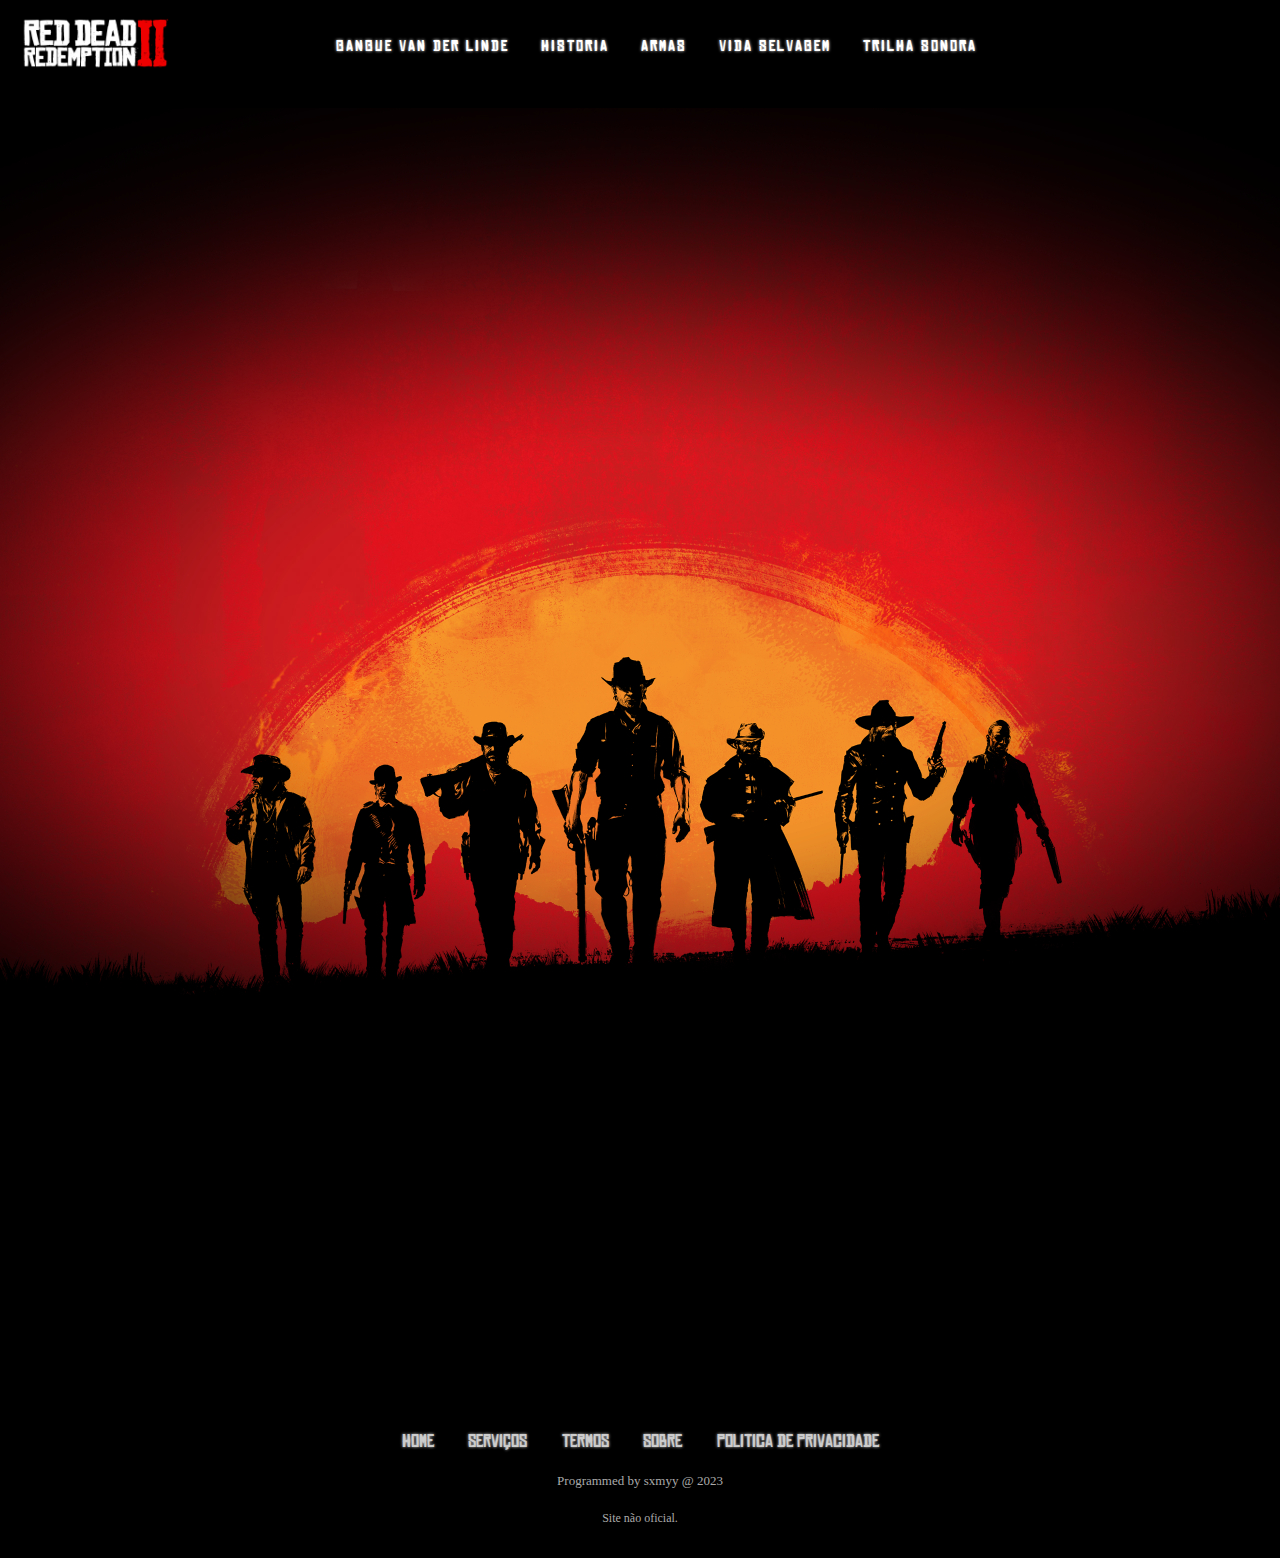
==== gangue.html @ 00a3ea71 "Add files via upload" ====
<!DOCTYPE html>

<html lang="pt-br">

<head>
    <link rel="stylesheet" href="gangue.css">
    <link rel="stylesheet" href="https://cdnjs.cloudflare.com/ajax/libs/font-awesome/6.4.0/css/all.min.css" integrity="sha512-iecdLmaskl7CVkqkXNQ/ZH/XLlvWZOJyj7Yy7tcenmpD1ypASozpmT/E0iPtmFIB46ZmdtAc9eNBvH0H/ZpiBw==" crossorigin="anonymous" referrerpolicy="no-referrer" />
    <meta charset="UTF-8">
    <meta http-equiv="X-UA-Compatible" content="IE=edge">
    <meta name="viewport" content="width=device-width, initial-scale=1.0">
    <title>Gangue Van Der Linde</title>
</head>

<body>
    <header>
        <nav>
          <a class="logo" href="index.html"><img src="img/logo.png" width="150px"></a>
          <div class="mobile-menu">
            <div class="line1"></div>
            <div class="line2"></div>
            <div class="line3"></div>
          </div>
          <ul class="nav-list">
            <li><a href="gangue.html">GANGUE VAN DER LINDE</a></li>
            <li><a href="#">HISTORIA</a></li>
            <li><a href="#">ARMAS</a></li>
            <li><a href="#">VIDA SELVAGEM</a></li>
            <li><a href="#">TRILHA SONORA</a></li>
          </ul>
        </nav>
      </header>

      <div class="ganguetituloall">
      <div class="ganguetitulo1">
        Gangue Van Der Linde
      </div>
      <div class="ganguetitulo2"></div>
    </div>

      <main></main>

      <section class="footer">
        <div class="social">
          <a href="https://www.youtube.com/@RockstarGames" target="_blank"><i class="fab fa-youtube"></i></a>
          <a href="https://twitter.com/RockstarGames" target="_blank"><i class="fab fa-twitter"></i></a>
          <a href="https://www.instagram.com/rockstargames/" target="_blank"><i class="fab fa-instagram"></i></a>
          <a href="https://github.com/sxmyy" target="_blank"><i class="fab fa-github"></i></a>
          <a href="https://discord.com/" target="_blank"><i class="fab fa-discord"></i></a>
        </div>
  
        <ul class="list">
          <li>
            <a href="#">Home</a>
          </li>
          <li>
            <a href="#">Serviços</a>
          </li>
          <li>
            <a href="#">Termos</a>
          </li>
          <li>
            <a href="#">Sobre</a>
          </li>
          <li>
            <a href="#">Politica de Privacidade</a>
          </li>
          <p class="copyright">
            Programmed by sxmyy @ 2023
          </p>
          <p class="alert">
            Site não oficial.
          </p>
        </ul> 
      </section>  
  
      <script src="mobile-navbar.js"></script>
    
</body>
</html>
---- gangue.css ----
/*===Reset Css===*/
* {
    margin: 0;
    padding: 0;
  }


/*===Body Background Color===*/  
  body {
    background-color: black;
  }

  
/*===Scroll Bar===*/
  ::-webkit-scrollbar {
    width: 6px;
  }

  ::-webkit-scrollbar-thumb {
    background-color: red;
  }


/*===Fonts===*/
  @font-face {
    font-family: rdr2font;
    src: url("fonts/CHINESER.TTF") format("opentype");
  }


/*===Nav List===*/  
  a {
    color: #fff;
    text-decoration: none;
    transition: 0.5s;
    text-shadow: 0 0 3px white;
  }
  
  a:hover {
    opacity: 0.7;
    color: red;
    text-shadow: 0 0 3px red;
  }
  
  .logo {
    position: absolute;
    left: 20px;
  }
  
  nav {
    display: flex;
    justify-content: space-around;
    align-items: center;
    font-family: system-ui, -apple-system, Helvetica, Arial, sans-serif;
    background: #000000;
    height: 10vh;
    font-family: rdr2font;
    font-size: 23;
  }
  
  main {
    background: url("img/redwallpaper1vinheta.jpg   ") no-repeat center center;
    background-size: cover;
    height: 120vh;
  }
  
  .nav-list {
    list-style: none;
    display: flex;
  }
  
  .nav-list li {
    letter-spacing: 2px;
    margin-left: 32px;
  }


/*===Mobile Menu===*/
  .mobile-menu {
    display: none;
    cursor: pointer;
  }
  
  .mobile-menu div {
    width: 32px;
    height: 2px;
    background: #fff;
    margin: 8px;
    transition: 0.3s;
  }
  
  @media (max-width: 999px) {
    body {
      overflow-x: hidden;
    }
    .nav-list {
      position: absolute;
      top: 8vh;
      right: 0;
      width: 50vw;
      height: 92vh;
      background: #000000;
      flex-direction: column;
      align-items: center;
      justify-content: space-around;
      transform: translateX(100%);
      transition: transform 0.3s ease-in;
    }
    .nav-list li {
      margin-left: 0;
      opacity: 0;
    }
    .mobile-menu {
      display: block;
    }
  }
  
  .nav-list.active {
    transform: translateX(0);
  }
  
  @keyframes navLinkFade {
  }

  .footer ul li {
    from {
      opacity: 0;
      transform: translateX(50px);
    }
    to {
      opacity: 1;
      transform: translateX(0);
    }
  }
  
  .mobile-menu.active .line1 {
    transform: rotate(-45deg) translate(-8px, 8px);
  }
  
  .mobile-menu.active .line2 {
    opacity: 0;
  }
  
  .mobile-menu.active .line3 {
    transform: rotate(45deg) translate(-5px, -7px);
  }


  .ganguetitulo {
    width: 100%;
    position: absolute;
    top: 945px;
    display: flex;
    align-items: center;
    justify-content: center;
    flex-direction: column;
    color: white;
  }
  
  .ganguetitulo a {
    width: 300px;
  }


/*===Footer===*/
  .footer {
    padding: 170px 0 0;
    margin-bottom: 30px;
    background-color: rgb(0, 0, 0);
  }

  .footer .social {
    text-align: center;
    padding-bottom: 25px;
    color: white;

  }

  .footer .social a {
    font-size: 24px;
    color: inherit;
    width: 40px;
    height: 40px;
    line-height: 38px;
    display: inline-block;
    text-align: center;
    margin: 0 8px;
    opacity: 0.75;
  }

  .footer .social a:hover {
    opacity: 1;
  }

  .footer ul {
    margin-top: 0;
    padding: 0;
    list-style: none;
    font-size: 18px;
    line-height: 1.6;
    margin-bottom: 0;
    text-align: center;
  }

  .footer ul a {
    color: white;
    text-decoration: none;
    opacity: 0.8;
    transition: 0.5s;
    font-family: rdr2font;
  }
  .footer ul a:hover {
    opacity: 1;
    color: #c70000;
    text-shadow: 0 0 3px #c70000;
  }

  .footer ul li {
    display: inline-block;
    padding: 0 15px; 
  }

  .footer .copyright {
    margin-top: 15px;
    text-align: center;
    font-size: 13px;
    color: #aaa;
  }
  
  .footer .alert {
    margin-top: 17px;
    text-align: center;
    font-size: 12px;
    color: #aaa;
  }
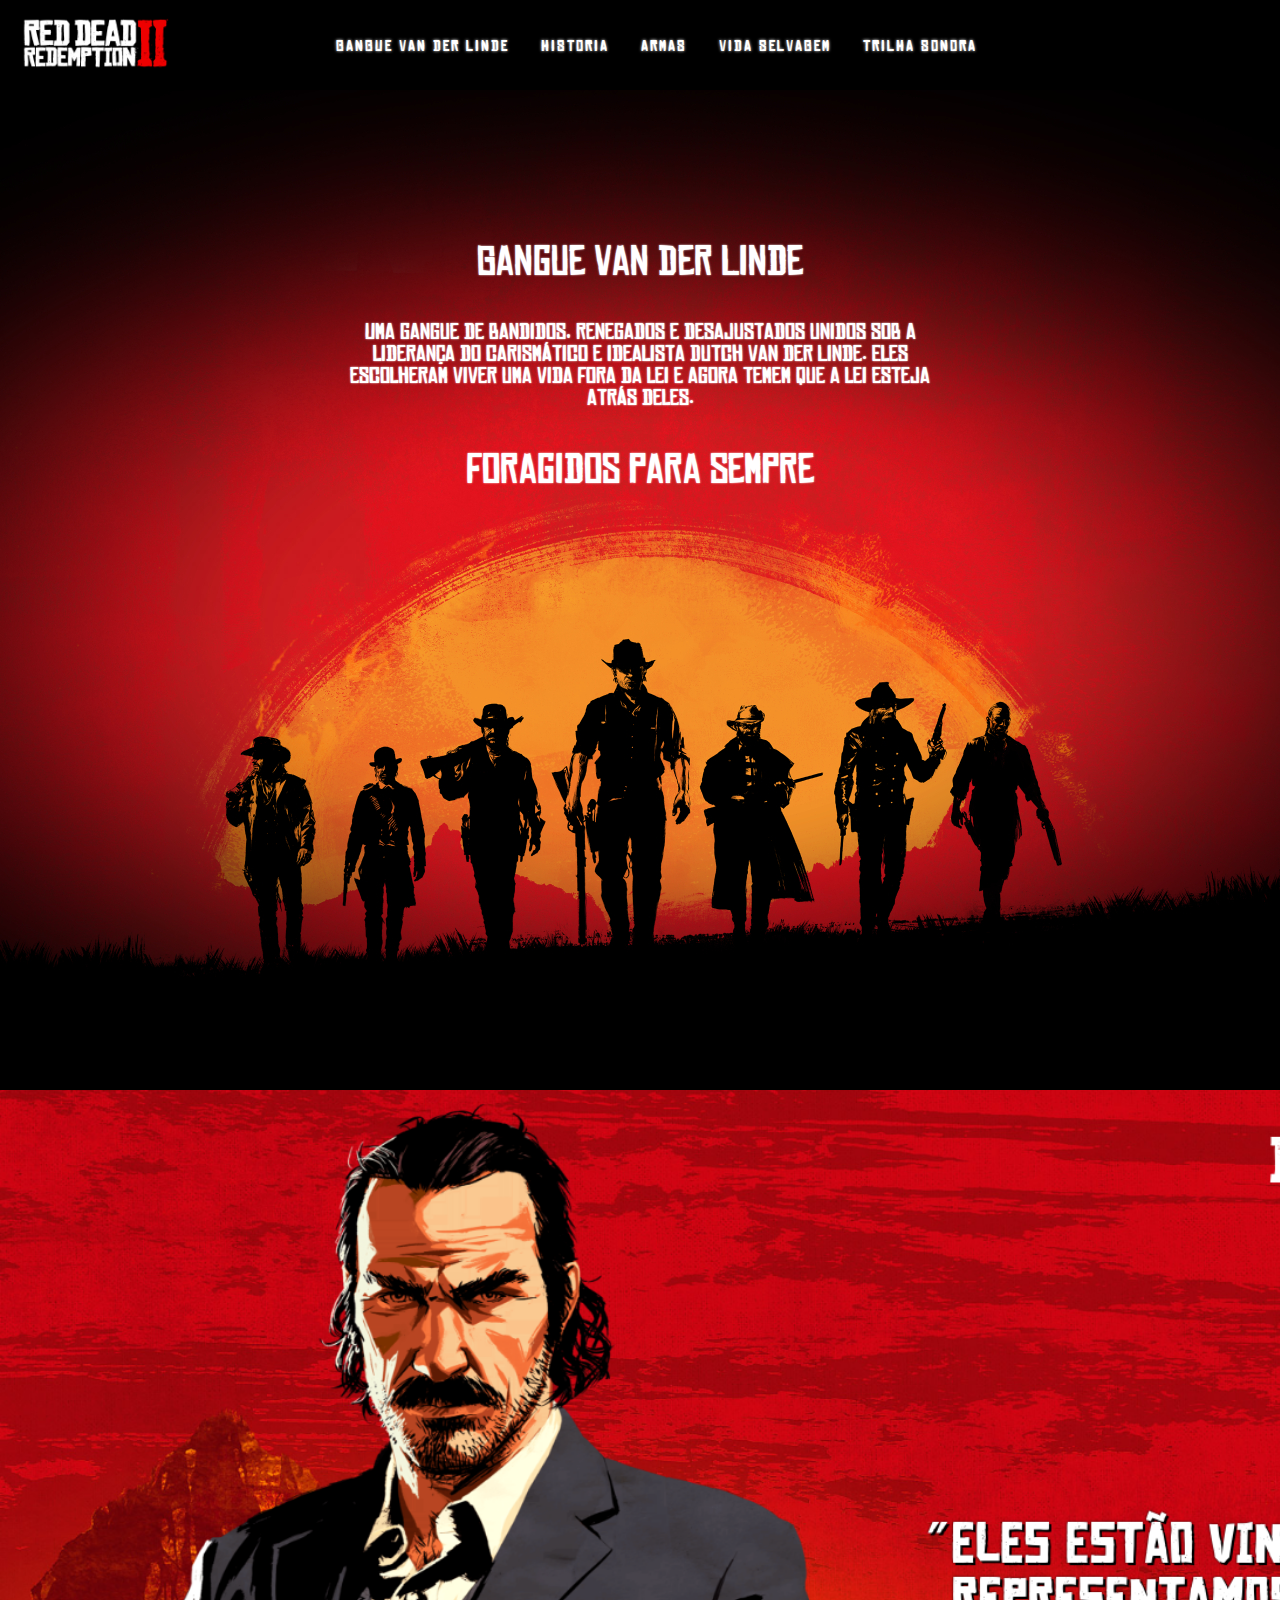
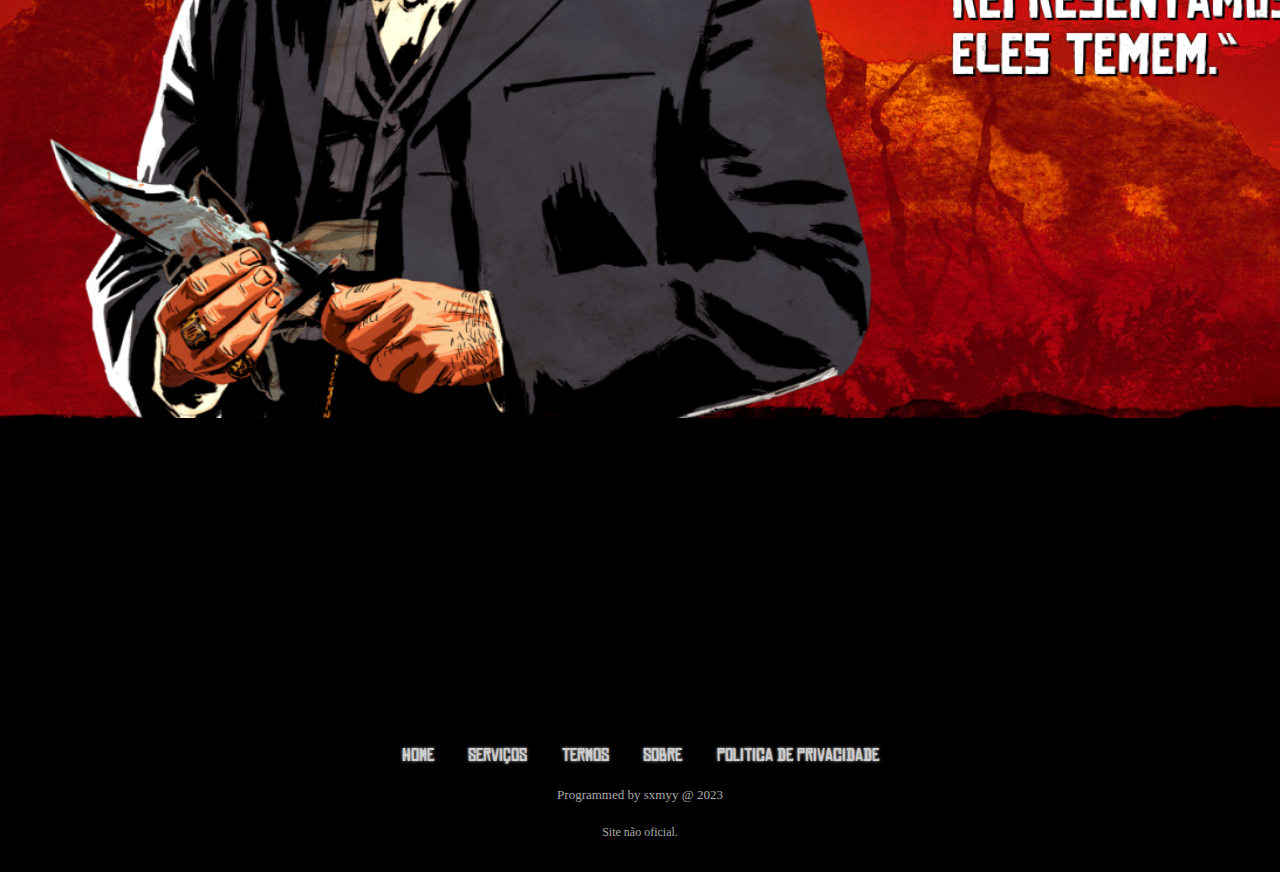
==== commit e8ea1897: "Add files via upload" ====
--- a/gangue.html
+++ b/gangue.html
@@ -34,10 +34,22 @@
       <div class="ganguetitulo1">
         Gangue Van Der Linde
       </div>
-      <div class="ganguetitulo2"></div>
+      <div class="ganguetitulo2">
+        Uma gangue de bandidos, renegados e desajustados unidos sob a liderança do carismático e idealista Dutch van der Linde.
+        Eles escolheram viver uma vida fora da lei e agora temem que a lei esteja atrás deles.
+      </div>
+      <div class="ganguetitulo3">
+        Foragidos para sempre
+      </div>
     </div>
 
       <main></main>
+
+      <div class="ganguepersonagens">
+        <div class="dutch">
+          <img src="img/dutch.png" alt="Dutch" width="1830px">
+        </div>
+      </div>
 
       <section class="footer">
         <div class="social">
--- a/gangue.css
+++ b/gangue.css
@@ -25,6 +25,11 @@
   @font-face {
     font-family: rdr2font;
     src: url("fonts/CHINESER.TTF") format("opentype");
+  }
+
+  @font-face {
+    font-family: rdr2font2;
+    src: url("fonts/UniversLightCondensed.ttf") format("opentype");
   }
 
 
@@ -52,14 +57,14 @@
     justify-content: space-around;
     align-items: center;
     font-family: system-ui, -apple-system, Helvetica, Arial, sans-serif;
-    background: #000000;
+    background: #00Univers Condensed,sans-serif;0000;
     height: 10vh;
     font-family: rdr2font;
     font-size: 23;
   }
   
   main {
-    background: url("img/redwallpaper1vinheta.jpg   ") no-repeat center center;
+    background: url("img/redwallpaper1vinheta.jpg") no-repeat center center;
     background-size: cover;
     height: 120vh;
   }
@@ -105,7 +110,7 @@
       justify-content: space-around;
       transform: translateX(100%);
       transition: transform 0.3s ease-in;
-    }
+    }Univers Condensed,sans-serif;
     .nav-list li {
       margin-left: 0;
       opacity: 0;
@@ -146,19 +151,53 @@
   }
 
 
-  .ganguetitulo {
+/*===Gangue Titulo===*/
+  .ganguetituloall {
     width: 100%;
     position: absolute;
-    top: 945px;
+    top: 200px;
     display: flex;
     align-items: center;
     justify-content: center;
     flex-direction: column;
-    color: white;
-  }
-  
-  .ganguetitulo a {
-    width: 300px;
+    line-height: 1.1;
+  }
+
+  .ganguetitulo1 {
+    color: white;
+    line-height: 3;
+    width: 600px;
+    font-size: 40px;
+    font-family: rdr2font;
+    text-shadow: 0 0 2px white;
+    text-align: center;
+  }
+  
+  .ganguetitulo2 {
+    color: white;
+    line-height: 1;
+    width: 600px;
+    font-size: 22px;
+    font-family: rdr2font;
+    text-shadow: 0 0 2px white;
+    text-align: center;
+  }
+
+  .ganguetitulo3 {
+    color: white;
+    line-height: 3;
+    width: 600px;
+    font-size: 40px;
+    font-family: rdr2font;
+    text-shadow: 0 0 2px white;
+    text-align: center;
+  }
+
+  
+  .ganguepersonagens {
+    text-align: center;
+    position: relative;
+    bottom: 80px;
   }
 
 
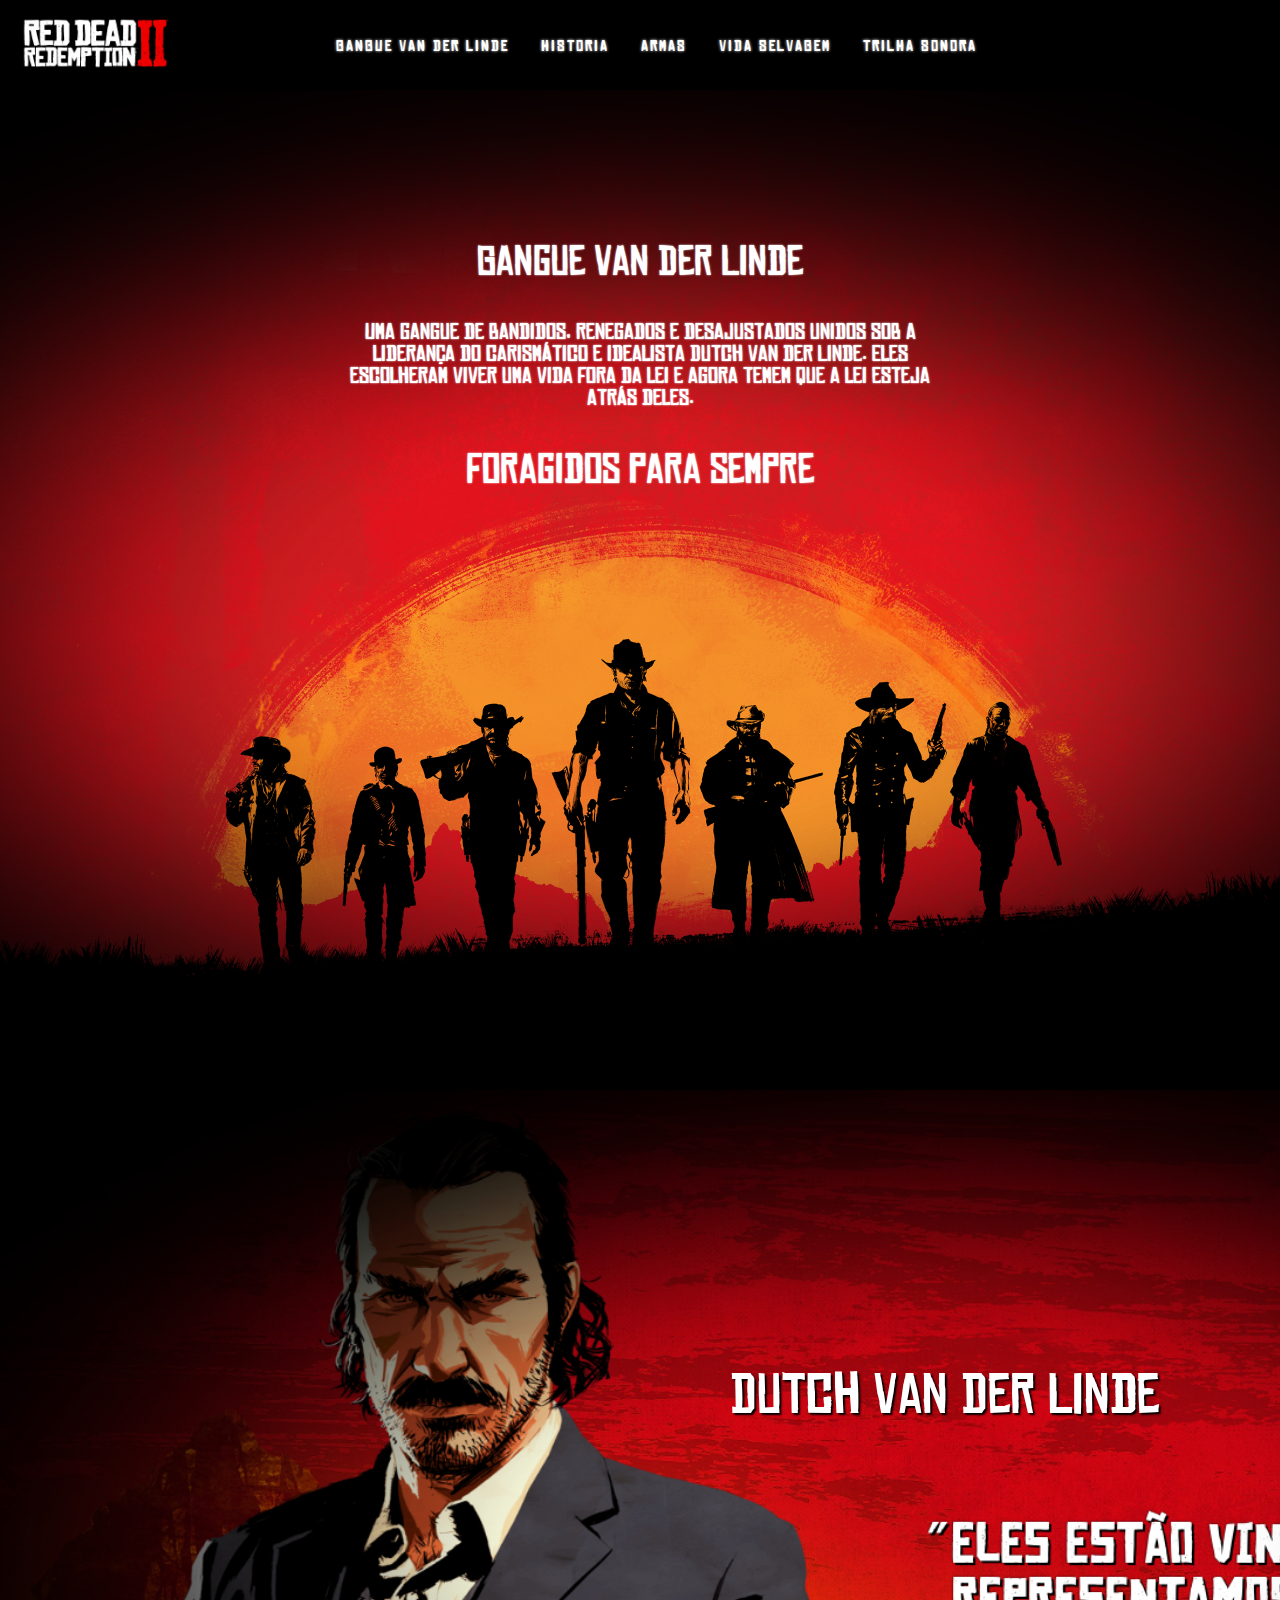
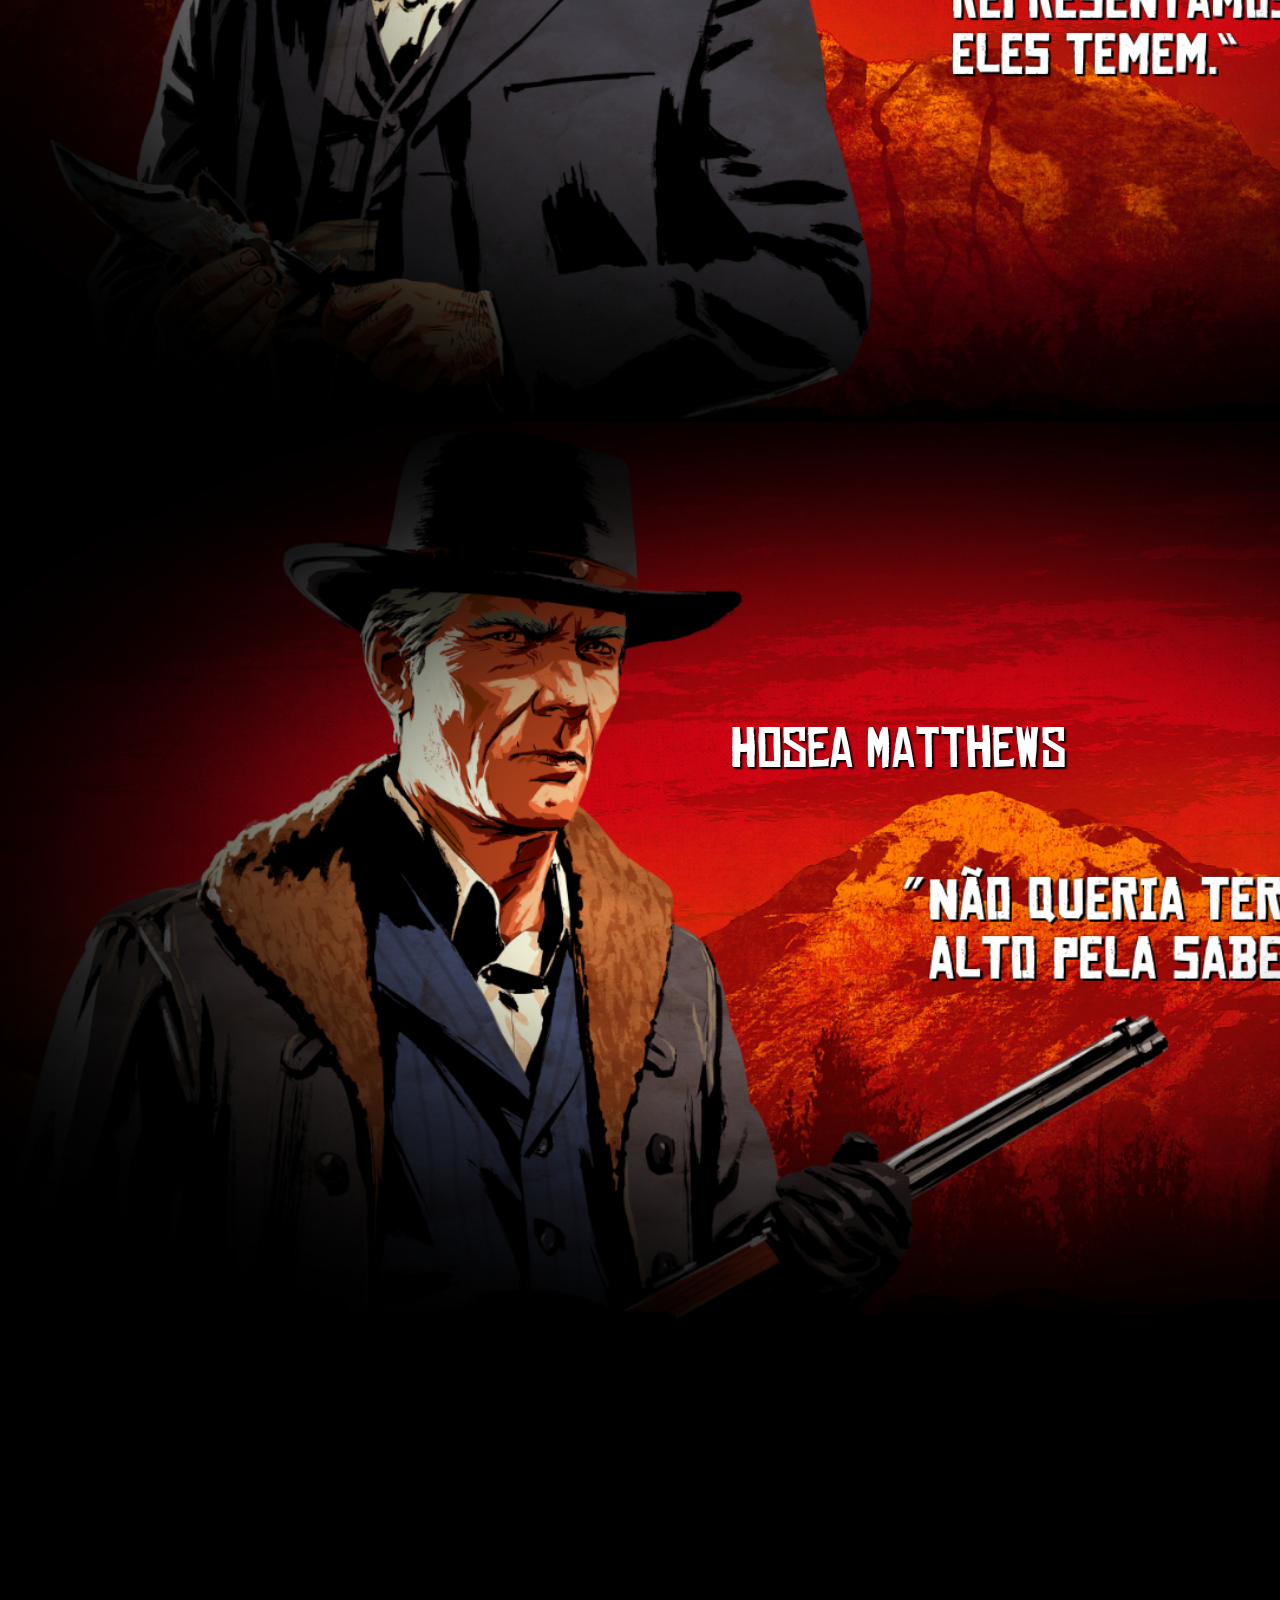
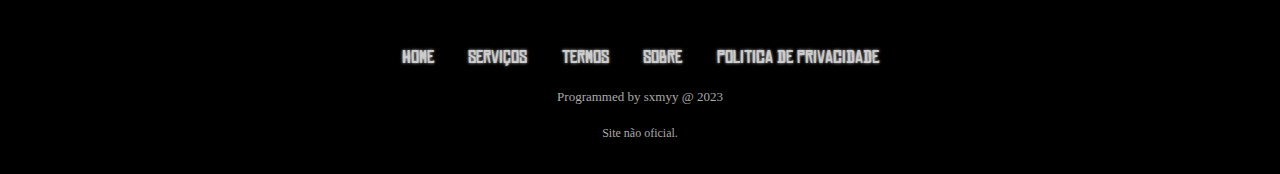
==== commit 0cb80735: "Add files via upload" ====
--- a/gangue.html
+++ b/gangue.html
@@ -47,7 +47,16 @@
 
       <div class="ganguepersonagens">
         <div class="dutch">
-          <img src="img/dutch.png" alt="Dutch" width="1830px">
+          <div class="dutch2">
+            Dutch Van Der Linde
+          </div>
+          <img src="img/dutchvinheta.jpg" alt="Dutch" width="1830px">
+        </div>
+        <div class="hosea">
+          <div class="hosea2">
+            Hosea Matthews
+          </div>
+          <img src="img/hoseavinheta.jpg.jpg" alt="Hosea" width="1830px">
         </div>
       </div>
 
--- a/gangue.css
+++ b/gangue.css
@@ -200,6 +200,26 @@
     bottom: 80px;
   }
 
+  .dutch2 {
+    font-family: rdr2font;
+    font-size: 55px;
+    color: white;
+    position: absolute;
+    left: 57%;
+    top: 15%;
+    text-shadow: 2px 2px 2px black;
+  }
+
+  .hosea2 {
+    font-family: rdr2font;
+    font-size: 55px;
+    color: white;
+    position: absolute;
+    left: 57%;
+    top: 67%;
+    text-shadow: 2px 2px 2px black;
+  }
+
 
 /*===Footer===*/
   .footer {
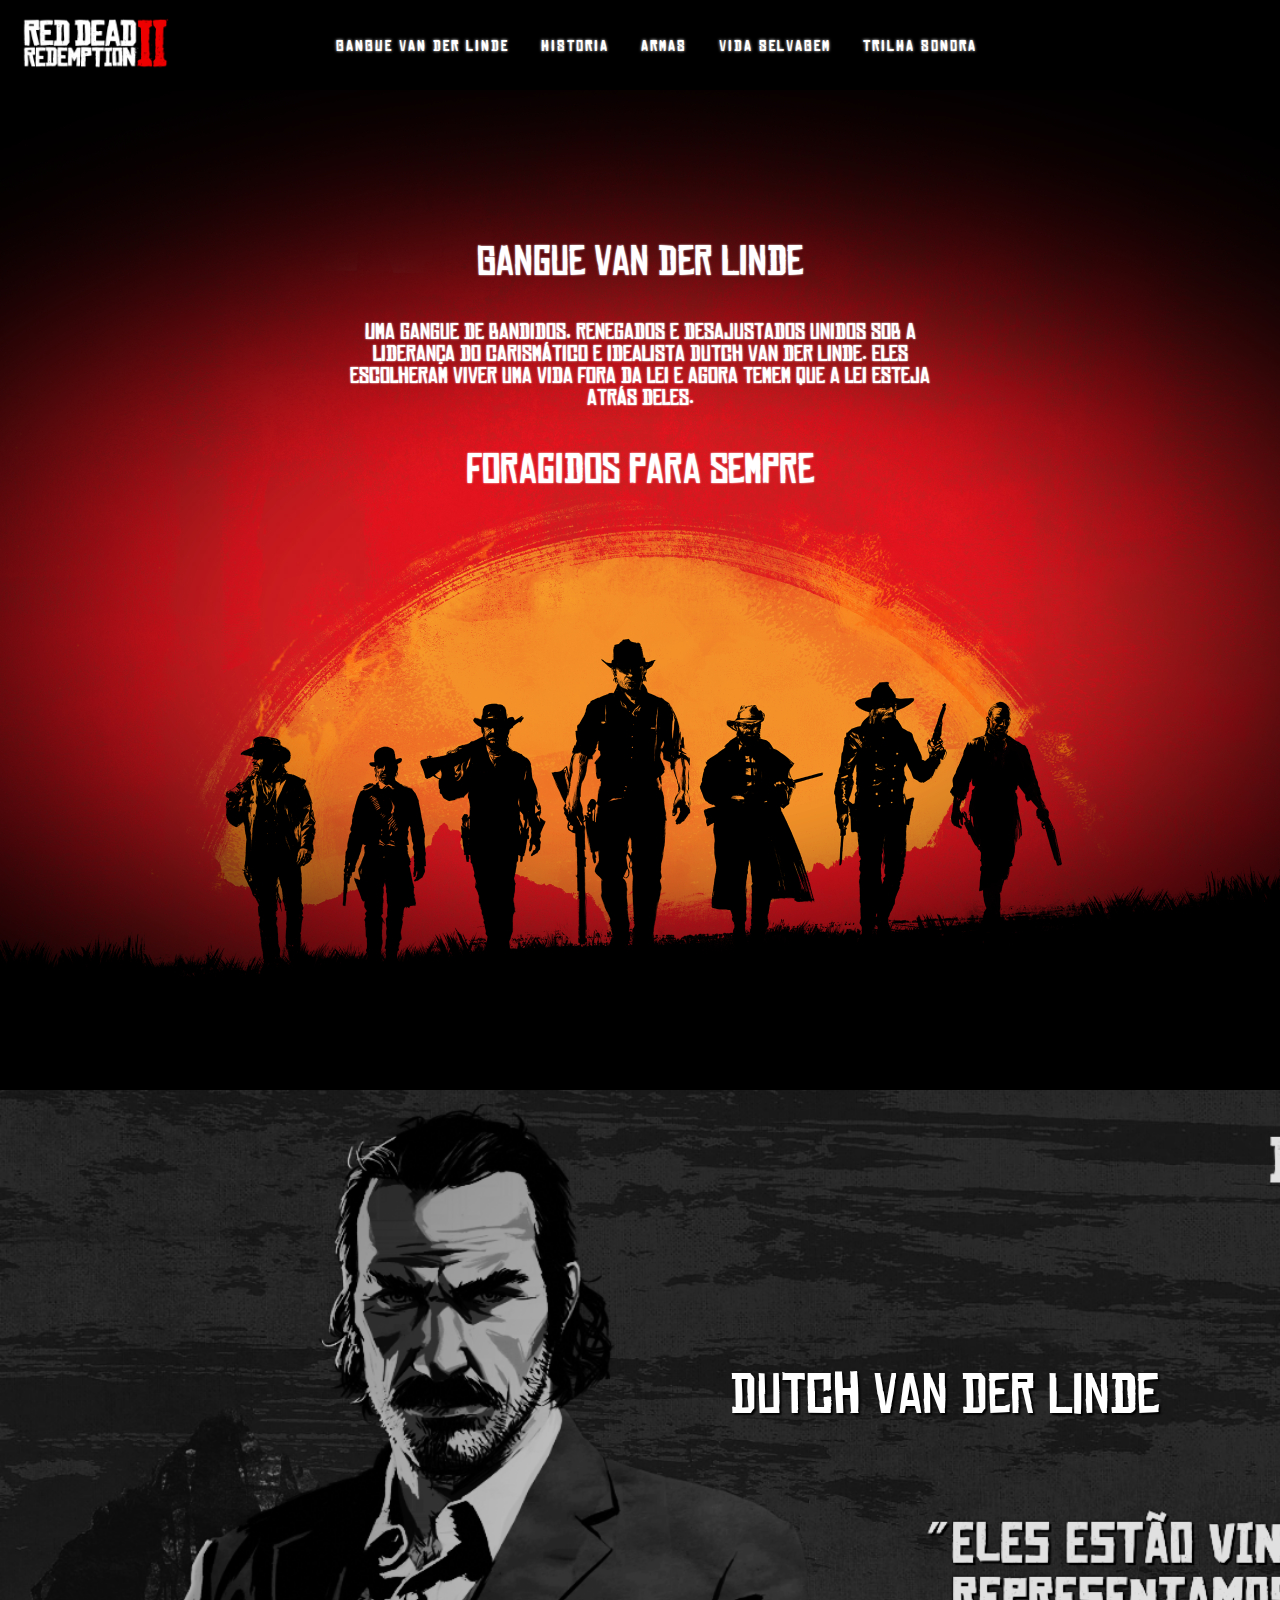
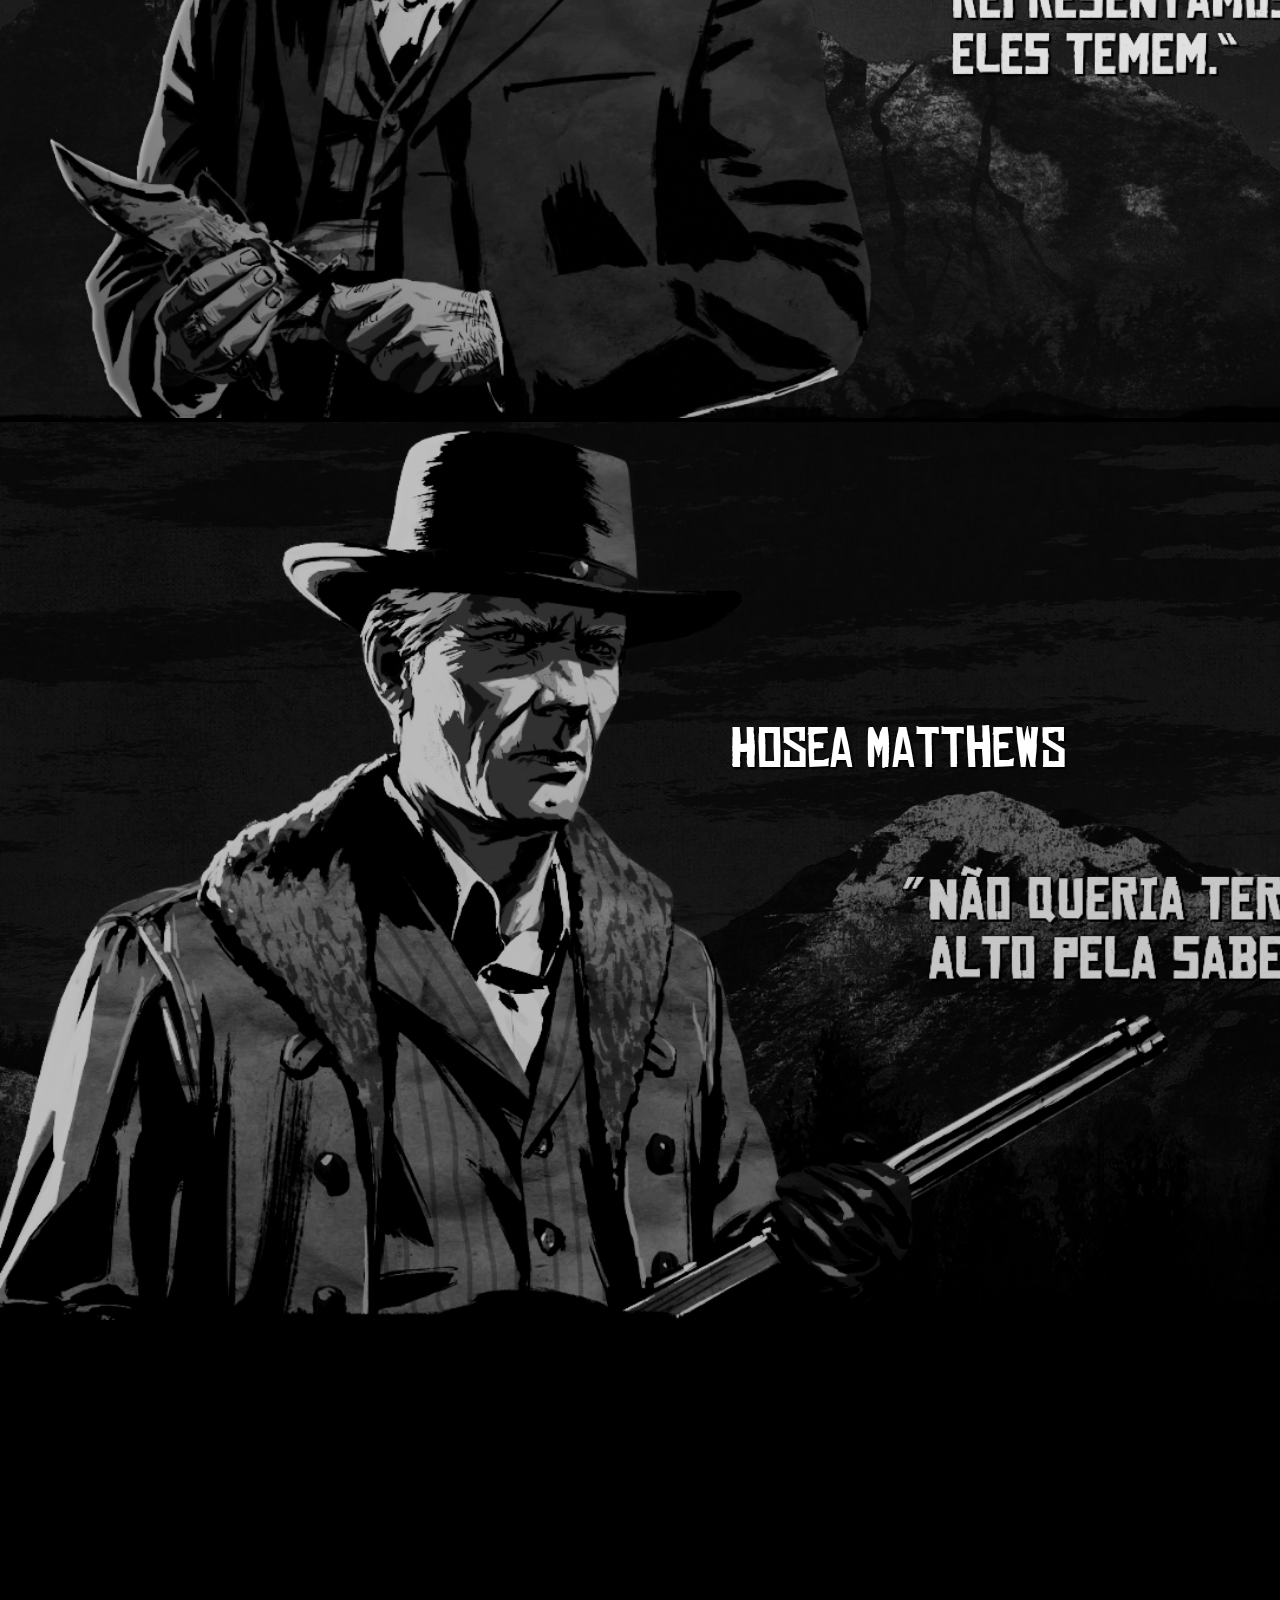
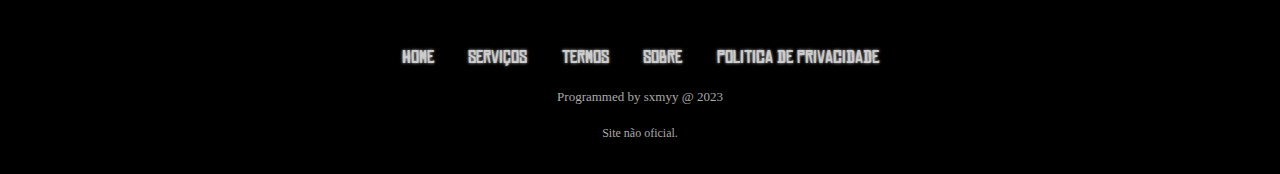
==== commit d58bf13a: "Add files via upload" ====
--- a/gangue.html
+++ b/gangue.html
@@ -50,13 +50,13 @@
           <div class="dutch2">
             Dutch Van Der Linde
           </div>
-          <img src="img/dutchvinheta.jpg" alt="Dutch" width="1830px">
+          <img src="img/dcb68eaa-a36c-412a-bf0c-ef37b12bcbed.png" alt="Dutch" width="1830px">
         </div>
         <div class="hosea">
           <div class="hosea2">
             Hosea Matthews
           </div>
-          <img src="img/hoseavinheta.jpg.jpg" alt="Hosea" width="1830px">
+          <img src="img/0bdb035b-c1ac-4c19-ac25-1e2b86bde3a0.png" alt="Hosea" width="1830px">
         </div>
       </div>
 
--- a/gangue.css
+++ b/gangue.css
@@ -81,75 +81,72 @@
 
 
 /*===Mobile Menu===*/
+.mobile-menu {
+  display: none;
+  cursor: pointer;
+}
+
+.mobile-menu div {
+  width: 32px;
+  height: 2px;
+  background: #fff;
+  margin: 8px;
+  transition: 0.3s;
+}
+
+@media (max-width: 999px) {
+  body {
+    overflow-x: hidden;
+  }
+  .nav-list {
+    position: absolute;
+    top: 8vh;
+    right: 0;
+    width: 45vw;
+    height: 92vh;
+    background: #000000;
+    flex-direction: column;
+    align-items: center;
+    justify-content: space-around;
+    transform: translateX(100%);
+    transition: transform 0.3s ease-in;
+    z-index: 2;
+  }
+  .nav-list li {
+    margin-left: 0;
+    opacity: 0;
+  }
   .mobile-menu {
-    display: none;
-    cursor: pointer;
-  }
-  
-  .mobile-menu div {
-    width: 32px;
-    height: 2px;
-    background: #fff;
-    margin: 8px;
-    transition: 0.3s;
-  }
-  
-  @media (max-width: 999px) {
-    body {
-      overflow-x: hidden;
-    }
-    .nav-list {
-      position: absolute;
-      top: 8vh;
-      right: 0;
-      width: 50vw;
-      height: 92vh;
-      background: #000000;
-      flex-direction: column;
-      align-items: center;
-      justify-content: space-around;
-      transform: translateX(100%);
-      transition: transform 0.3s ease-in;
-    }Univers Condensed,sans-serif;
-    .nav-list li {
-      margin-left: 0;
-      opacity: 0;
-    }
-    .mobile-menu {
-      display: block;
-    }
-  }
-  
-  .nav-list.active {
+    display: block;
+  }
+}
+
+.nav-list.active {
+  transform: translateX(0);
+}
+
+@keyframes navLinkFade {
+  from {
+    opacity: 0;
+    transform: translateX(50px);
+  }
+  to {
+    opacity: 1;
     transform: translateX(0);
   }
-  
-  @keyframes navLinkFade {
-  }
-
-  .footer ul li {
-    from {
-      opacity: 0;
-      transform: translateX(50px);
-    }
-    to {
-      opacity: 1;
-      transform: translateX(0);
-    }
-  }
-  
-  .mobile-menu.active .line1 {
-    transform: rotate(-45deg) translate(-8px, 8px);
-  }
-  
-  .mobile-menu.active .line2 {
-    opacity: 0;
-  }
-  
-  .mobile-menu.active .line3 {
-    transform: rotate(45deg) translate(-5px, -7px);
-  }
-
+}
+
+.mobile-menu.active .line1 {
+  transform: rotate(-45deg) translate(-8px, 8px);
+}
+
+.mobile-menu.active .line2 {
+  opacity: 0;
+}
+
+.mobile-menu.active .line3 {
+  transform: rotate(45deg) translate(-5px, -7px);
+}
 
 /*===Gangue Titulo===*/
   .ganguetituloall {
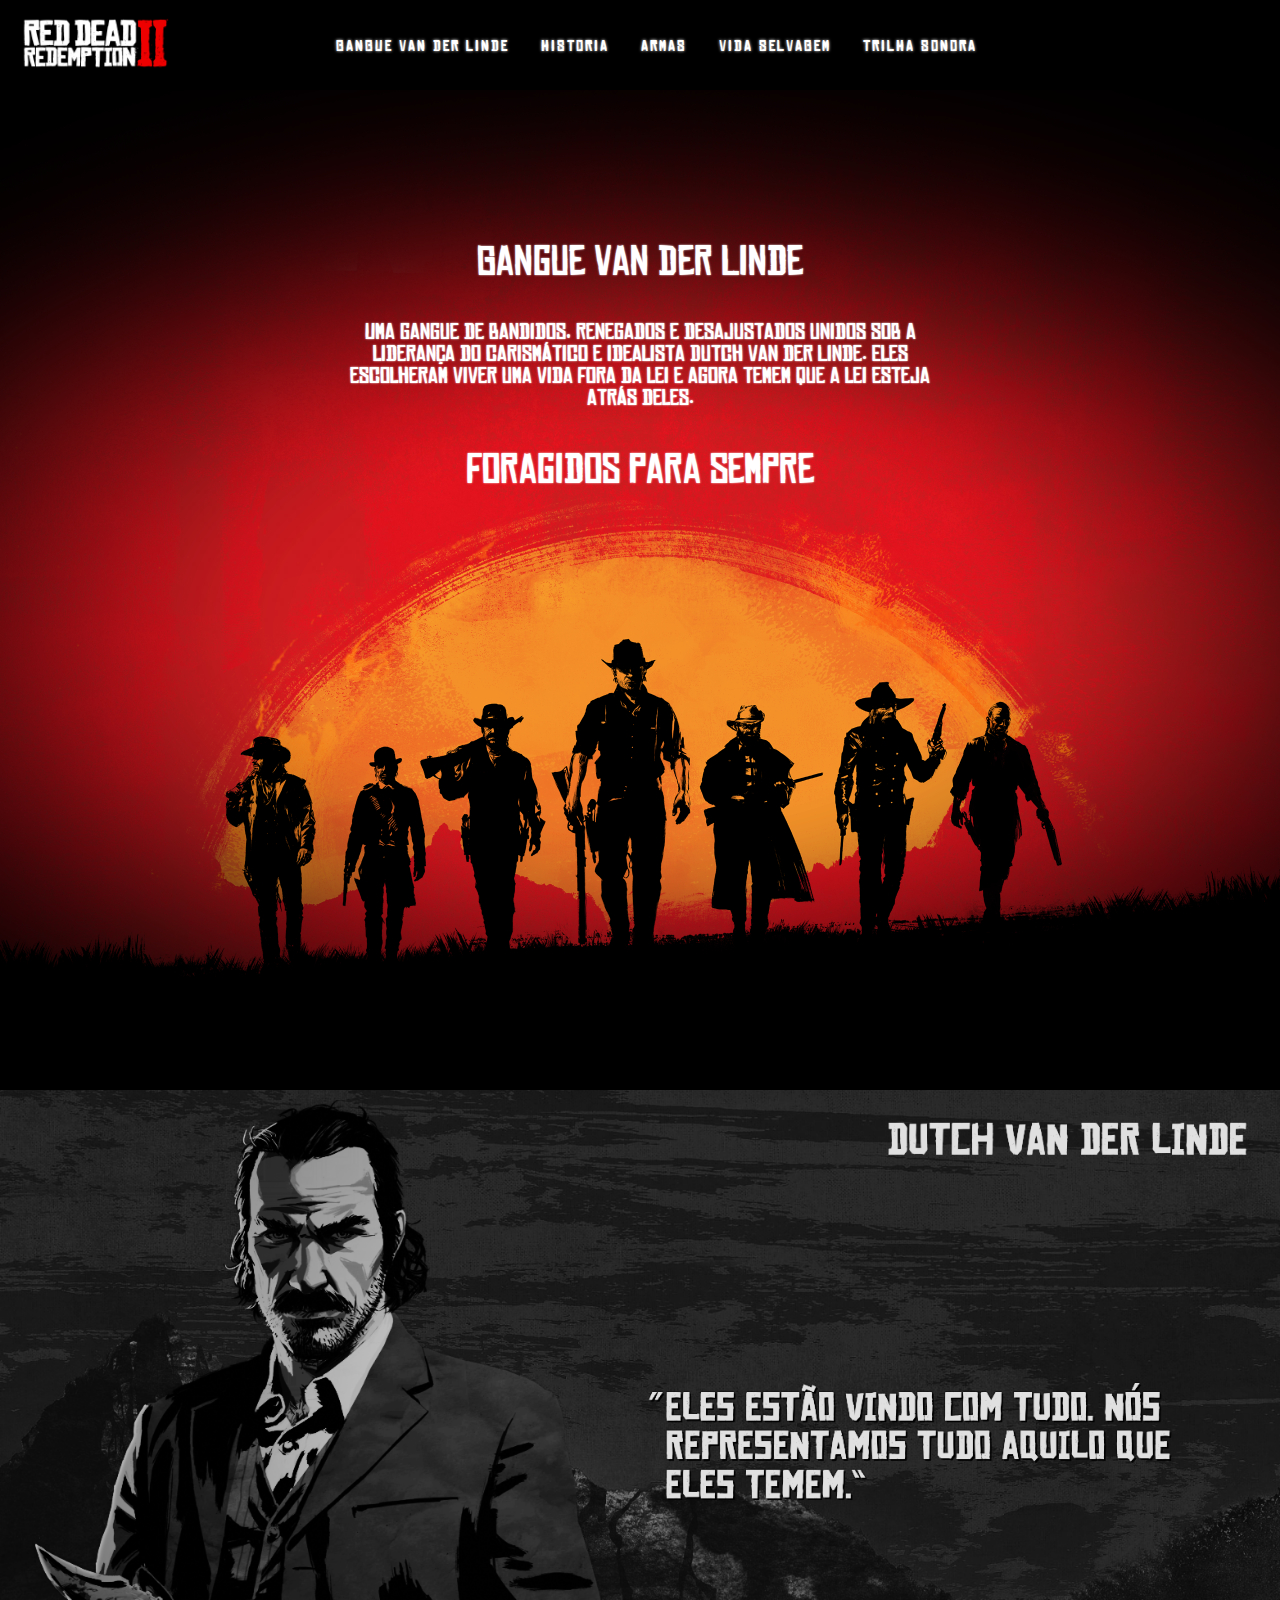
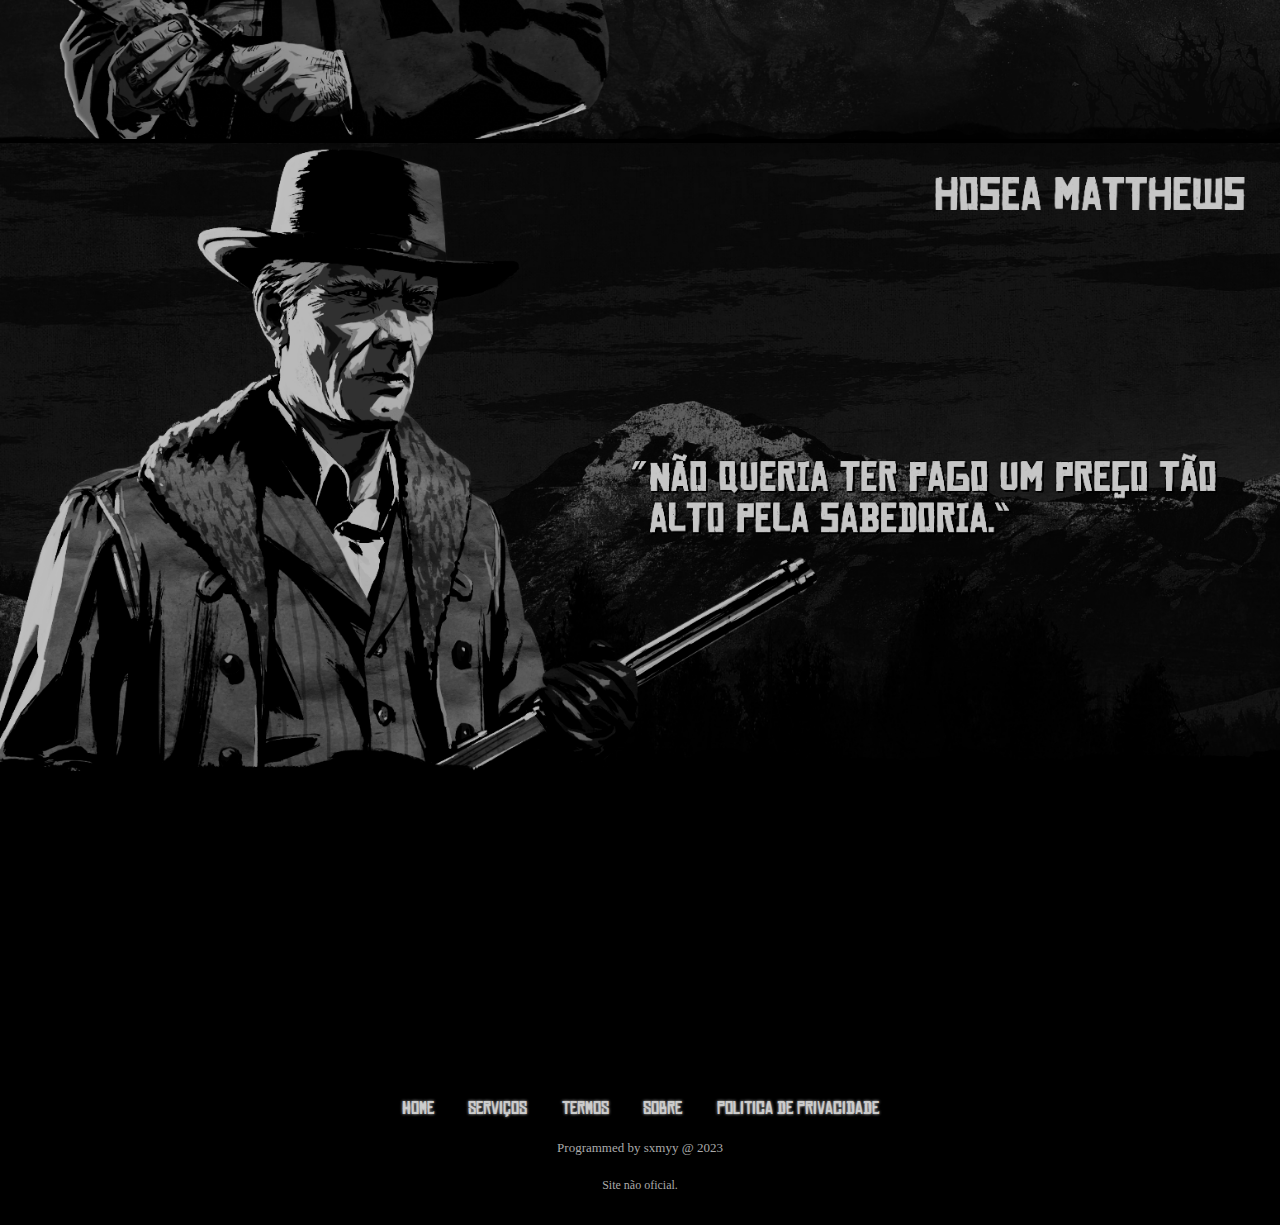
==== commit da4136e2: "Add files via upload" ====
--- a/gangue.html
+++ b/gangue.html
@@ -47,16 +47,10 @@
 
       <div class="ganguepersonagens">
         <div class="dutch">
-          <div class="dutch2">
-            Dutch Van Der Linde
-          </div>
-          <img src="img/dcb68eaa-a36c-412a-bf0c-ef37b12bcbed.png" alt="Dutch" width="1830px">
+          <img src="img/dcb68eaa-a36c-412a-bf0c-ef37b12bcbed.png" alt="Dutch" width="100%">
         </div>
         <div class="hosea">
-          <div class="hosea2">
-            Hosea Matthews
-          </div>
-          <img src="img/0bdb035b-c1ac-4c19-ac25-1e2b86bde3a0.png" alt="Hosea" width="1830px">
+          <img src="img/0bdb035b-c1ac-4c19-ac25-1e2b86bde3a0.png" alt="Hosea" width="100%">
         </div>
       </div>
 
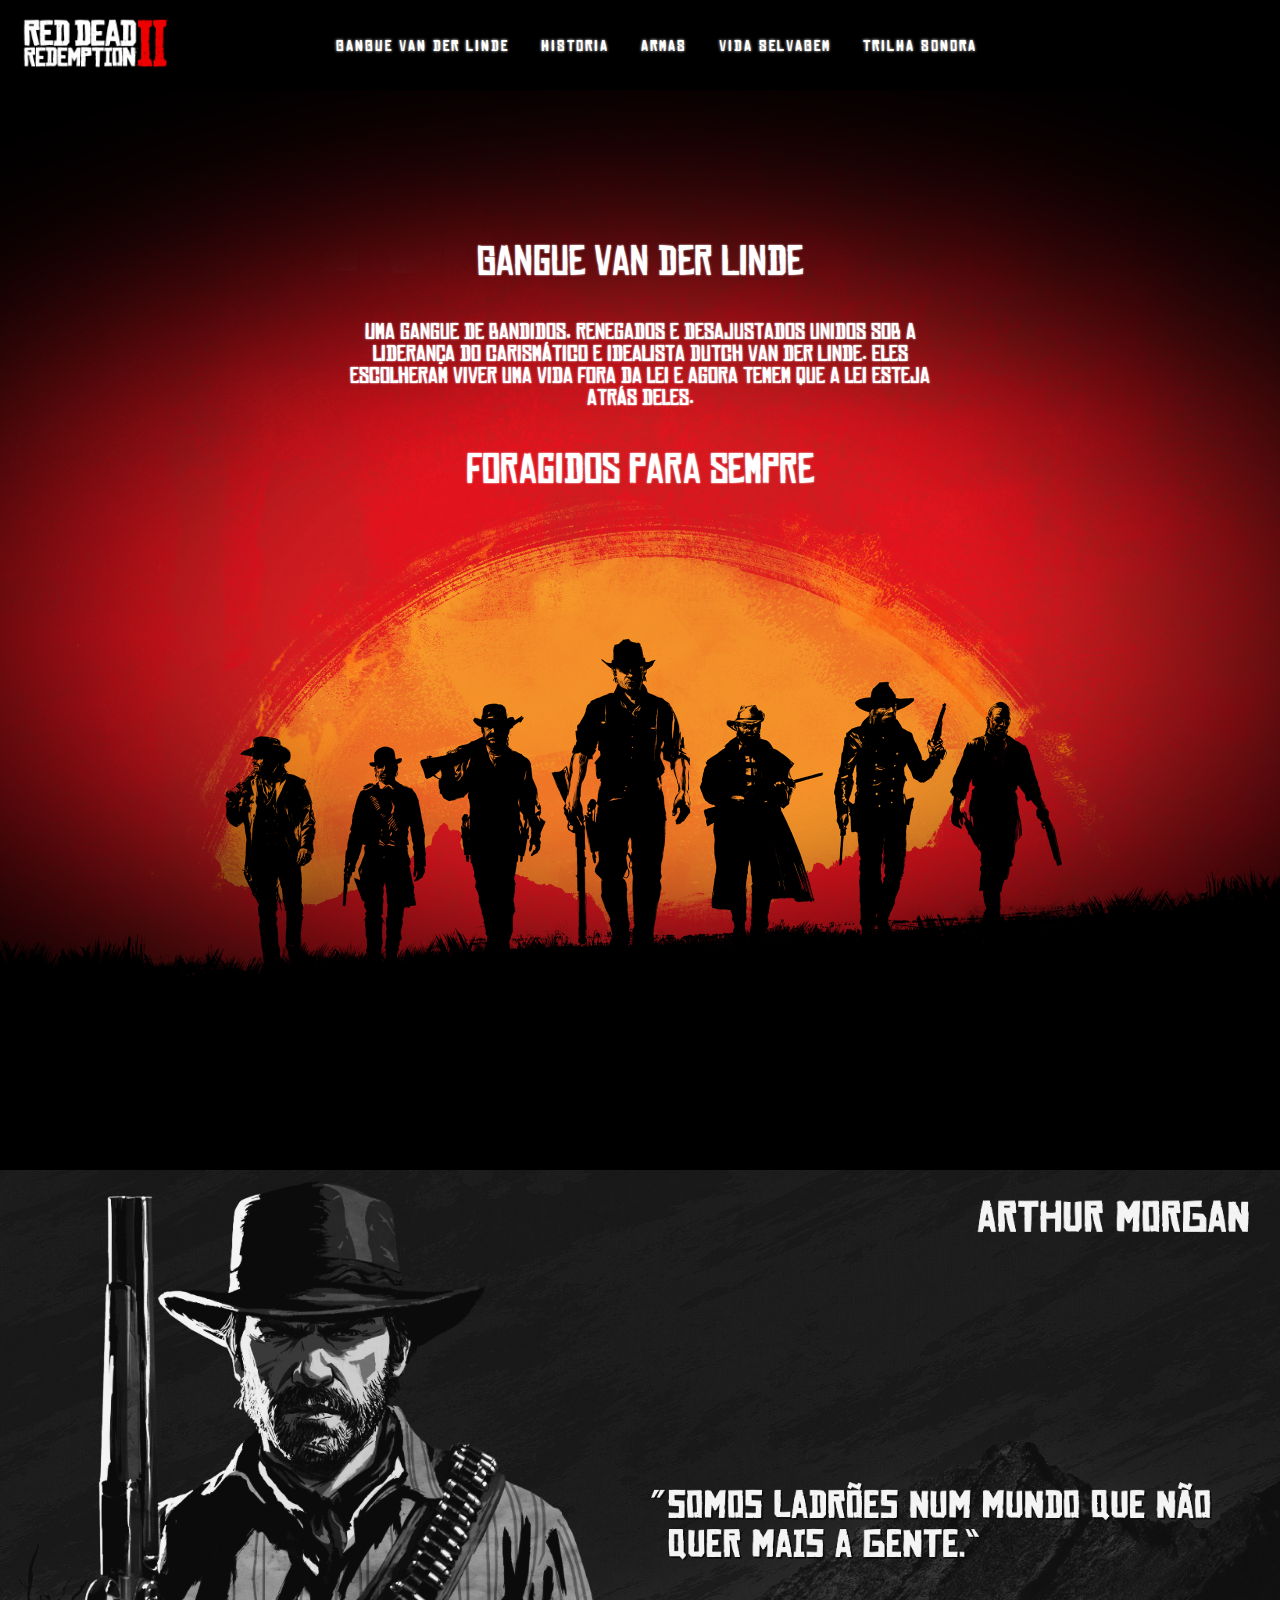
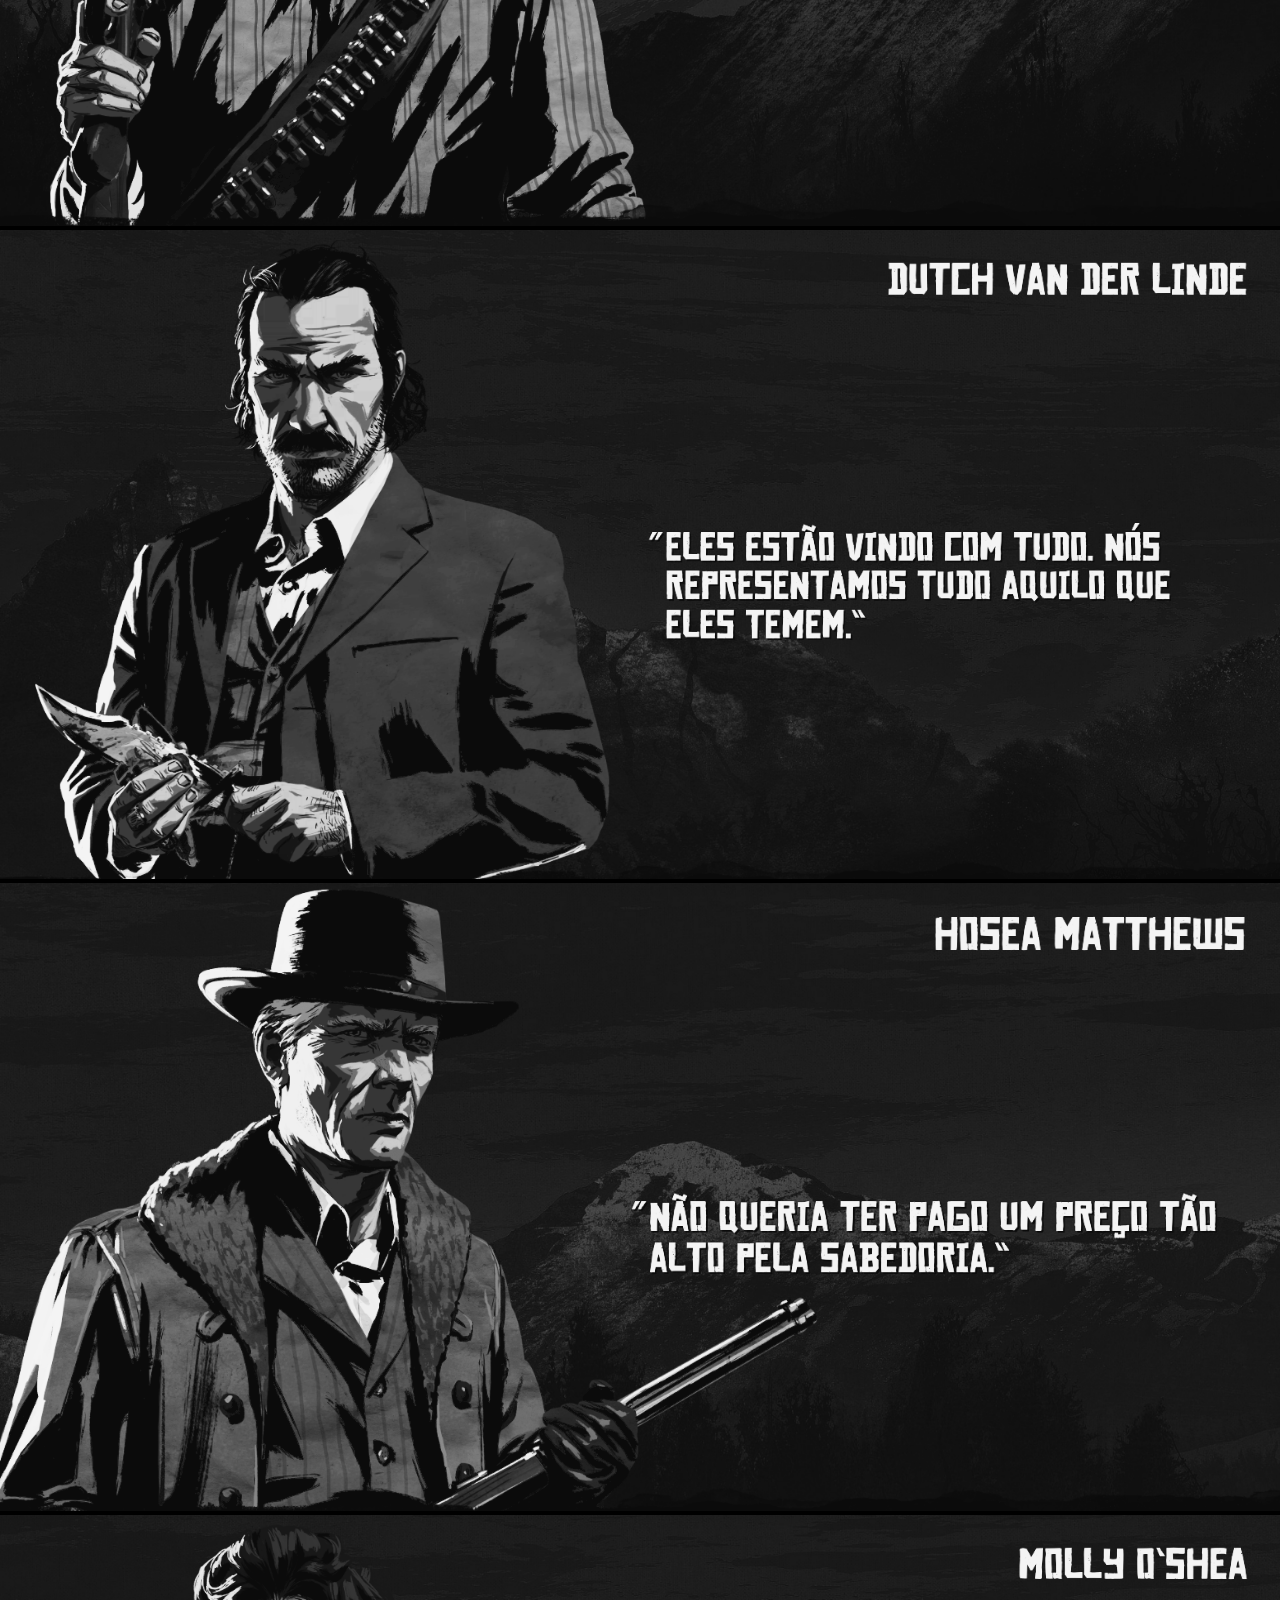
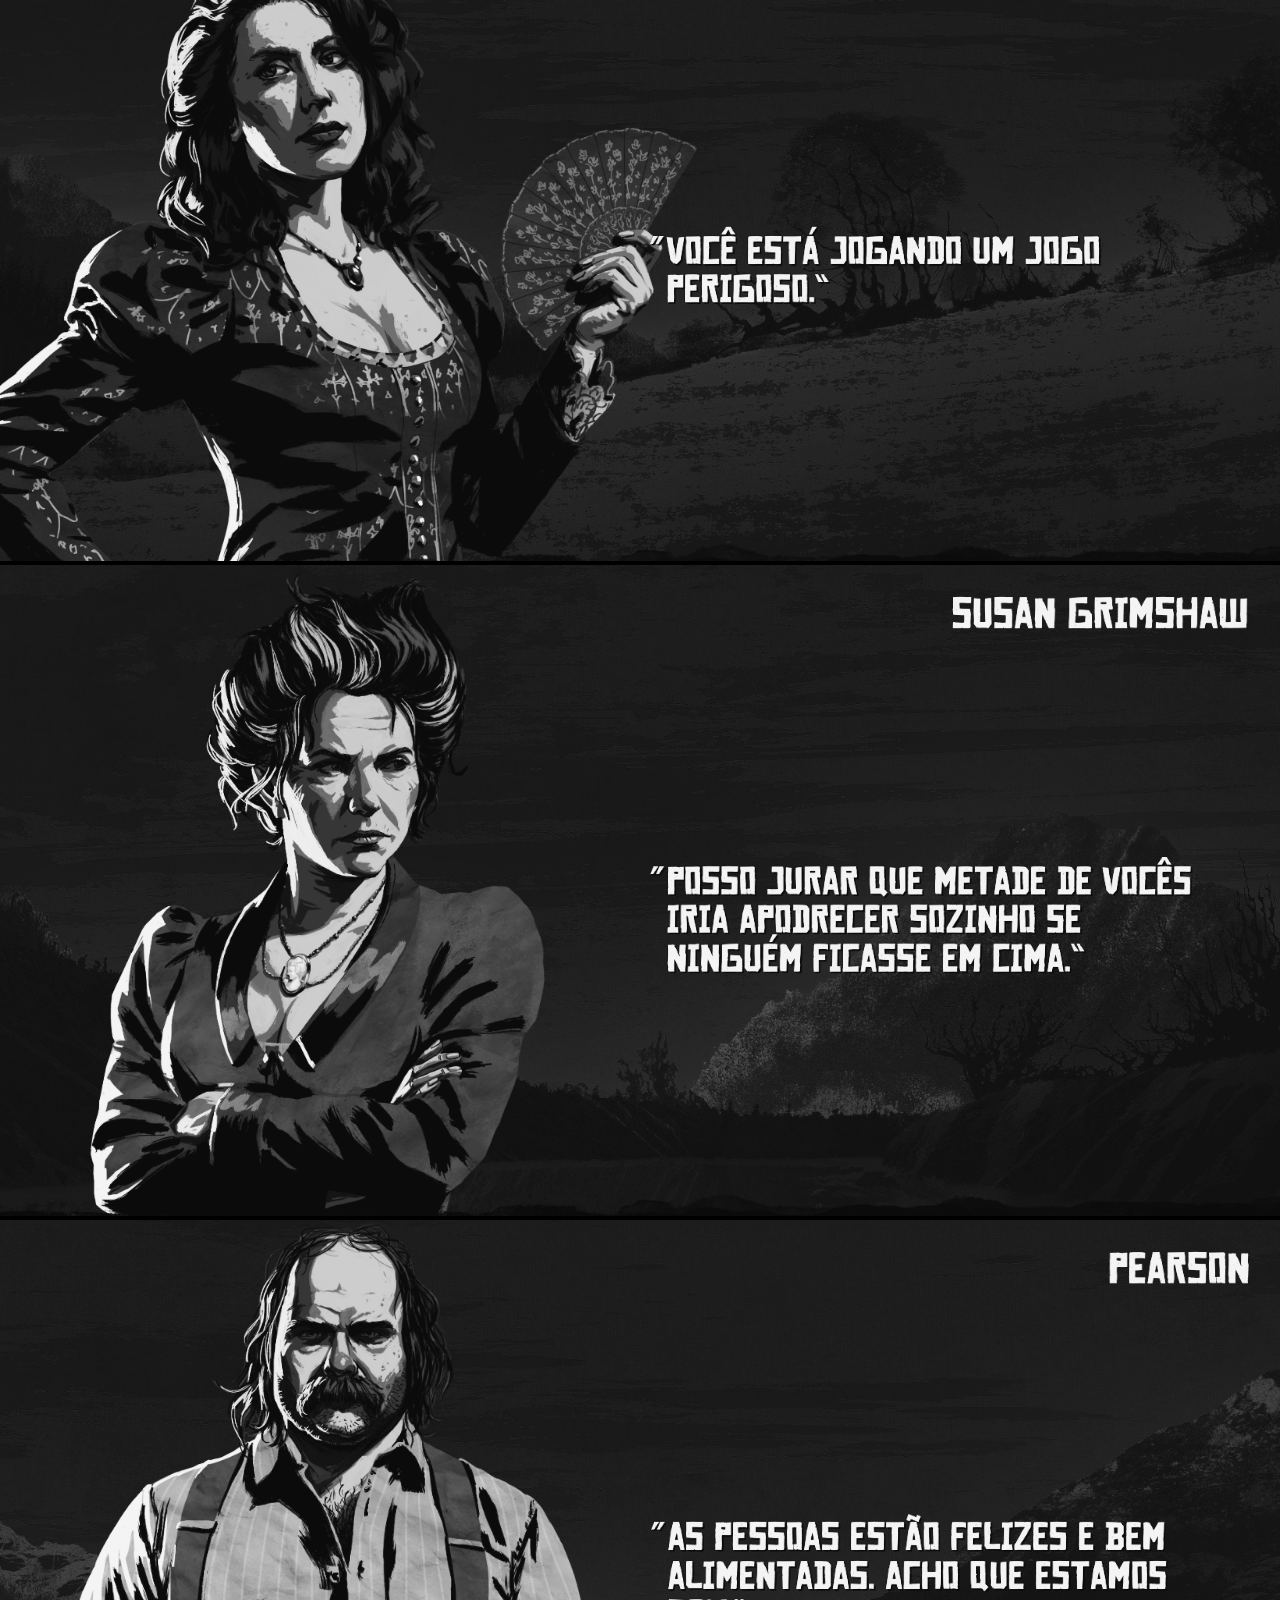
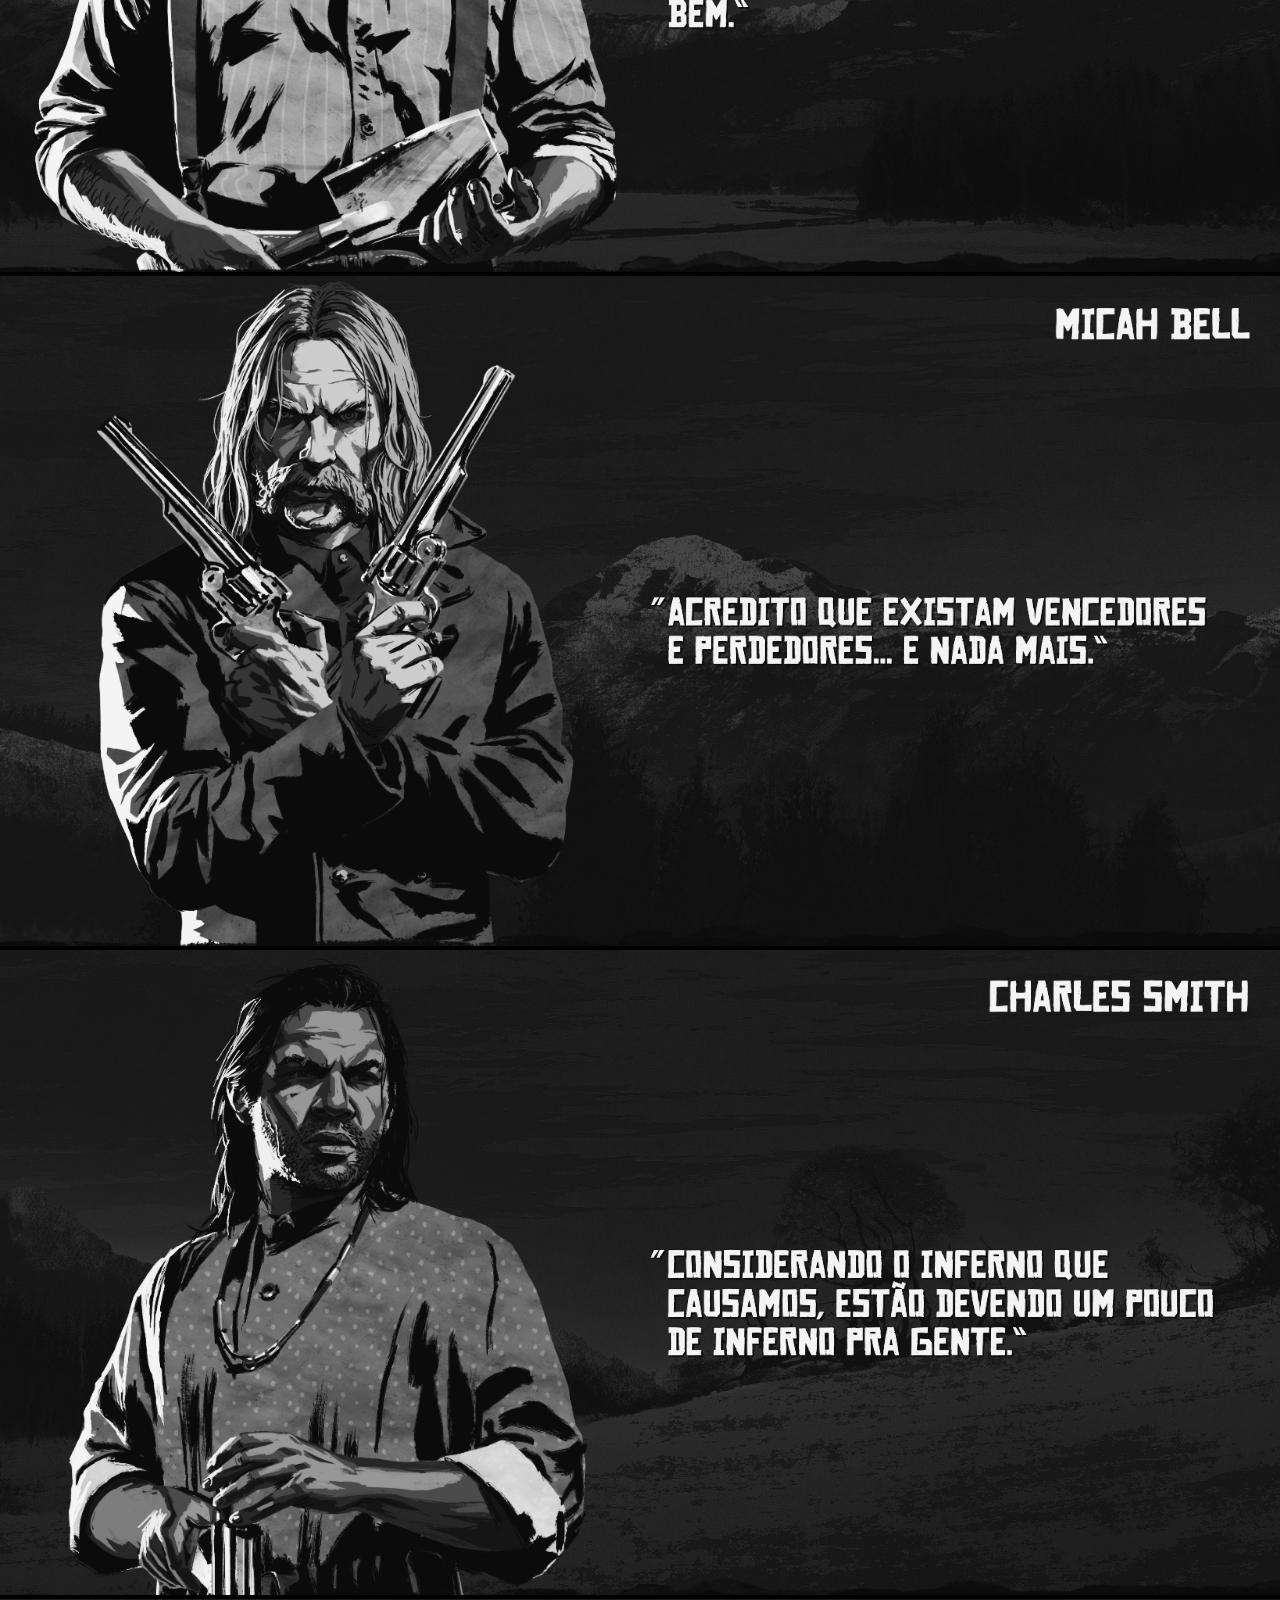
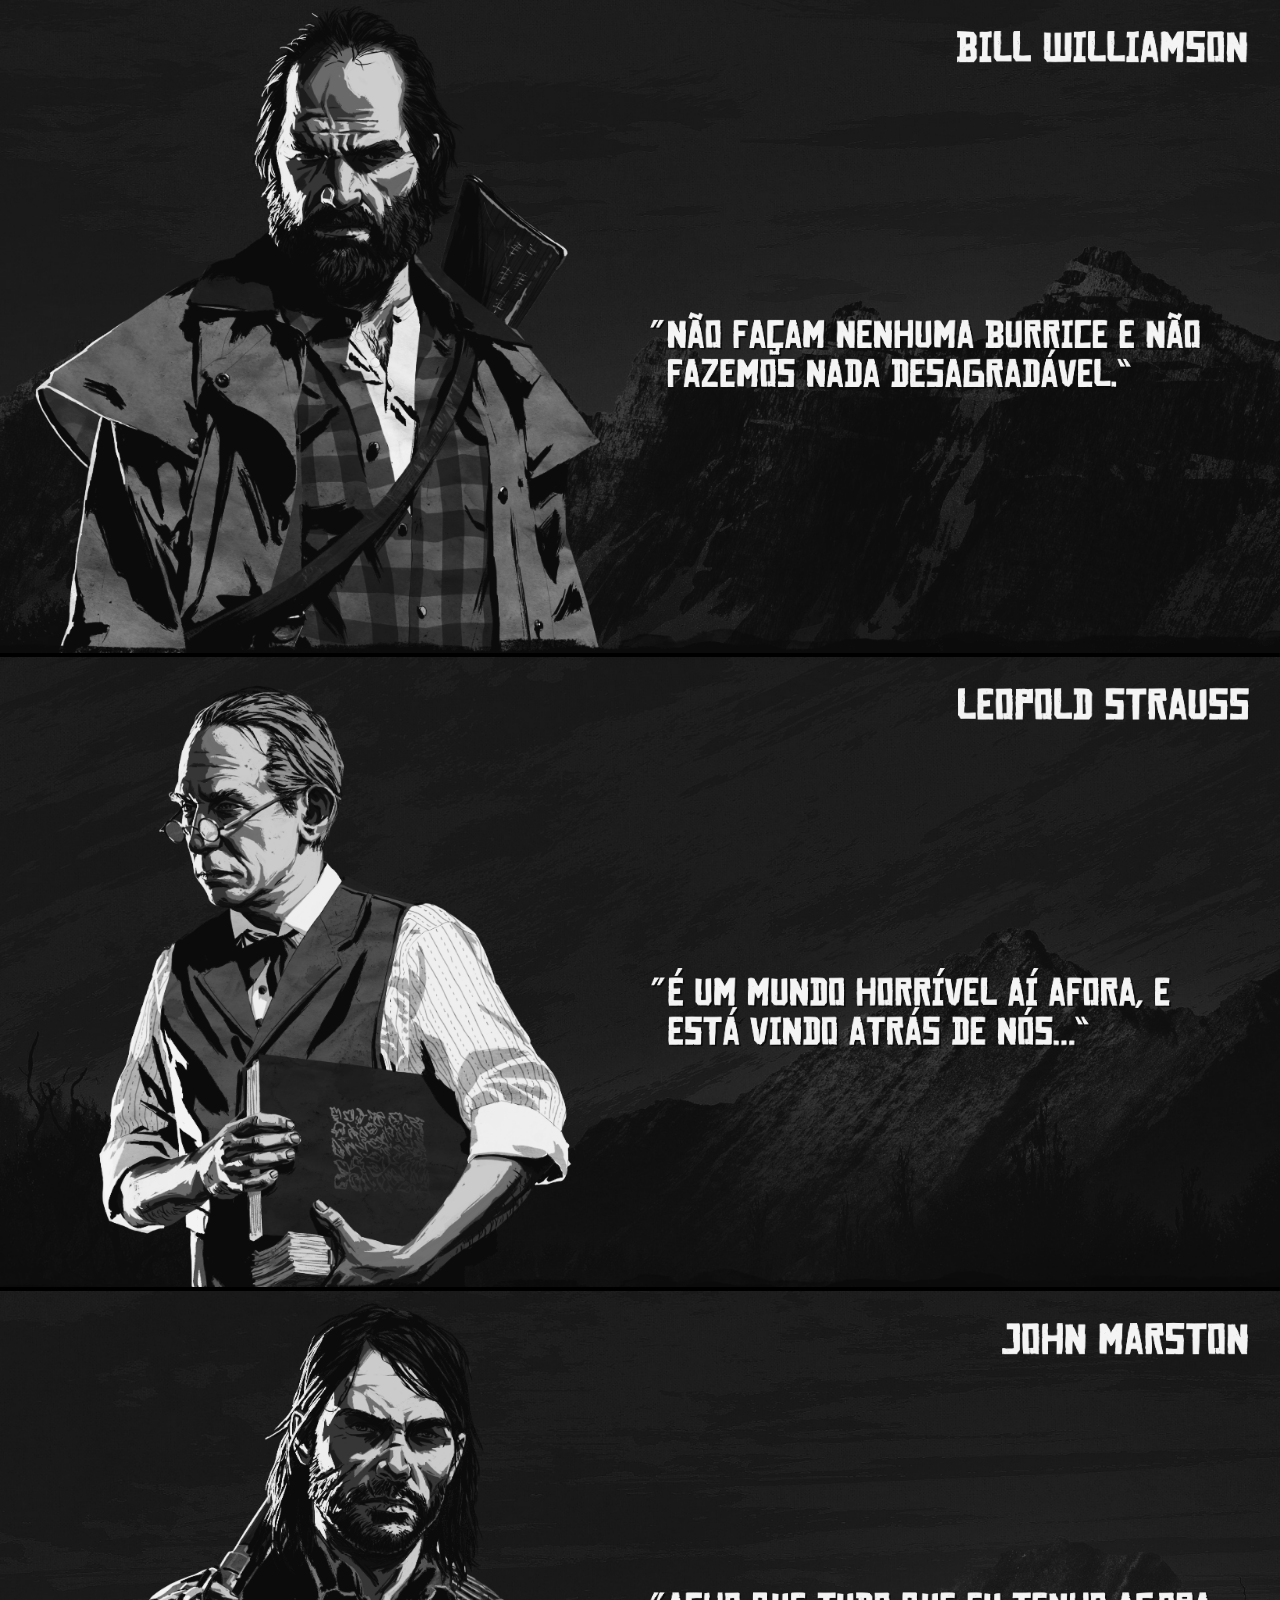
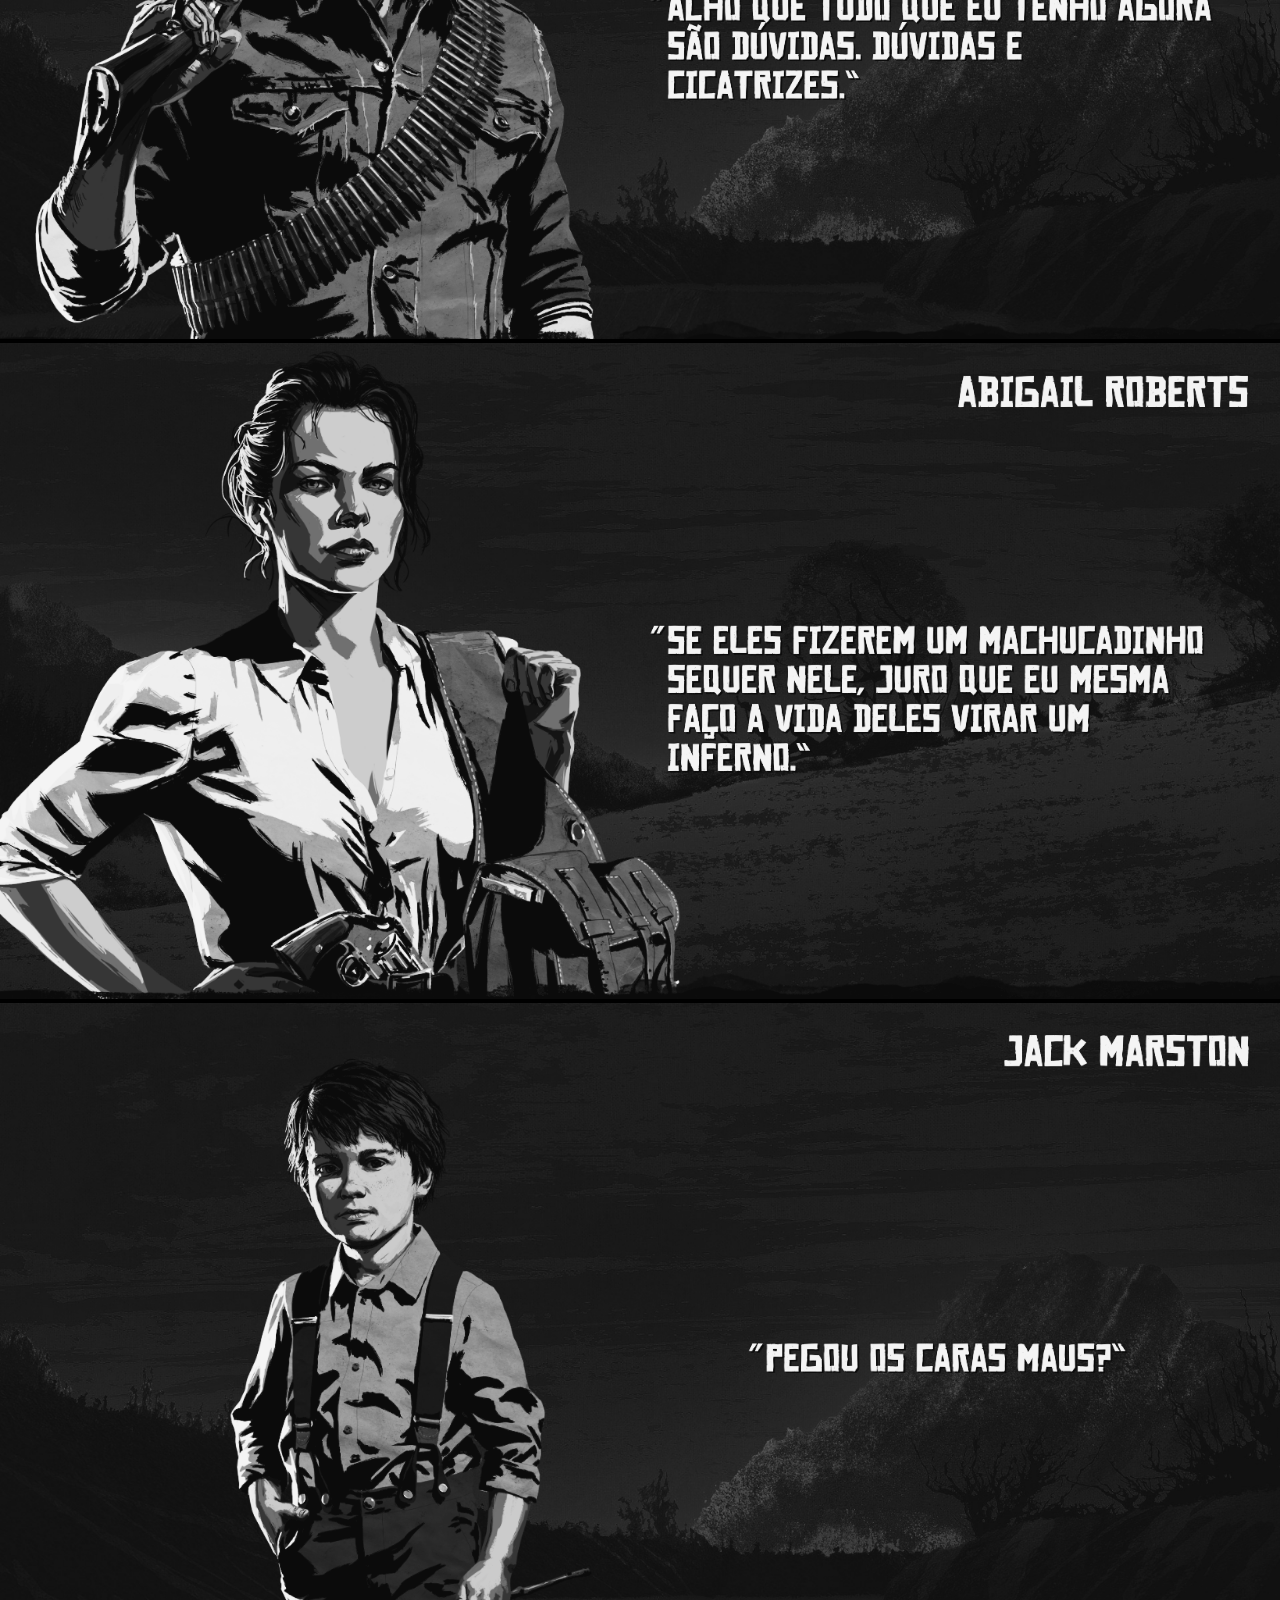
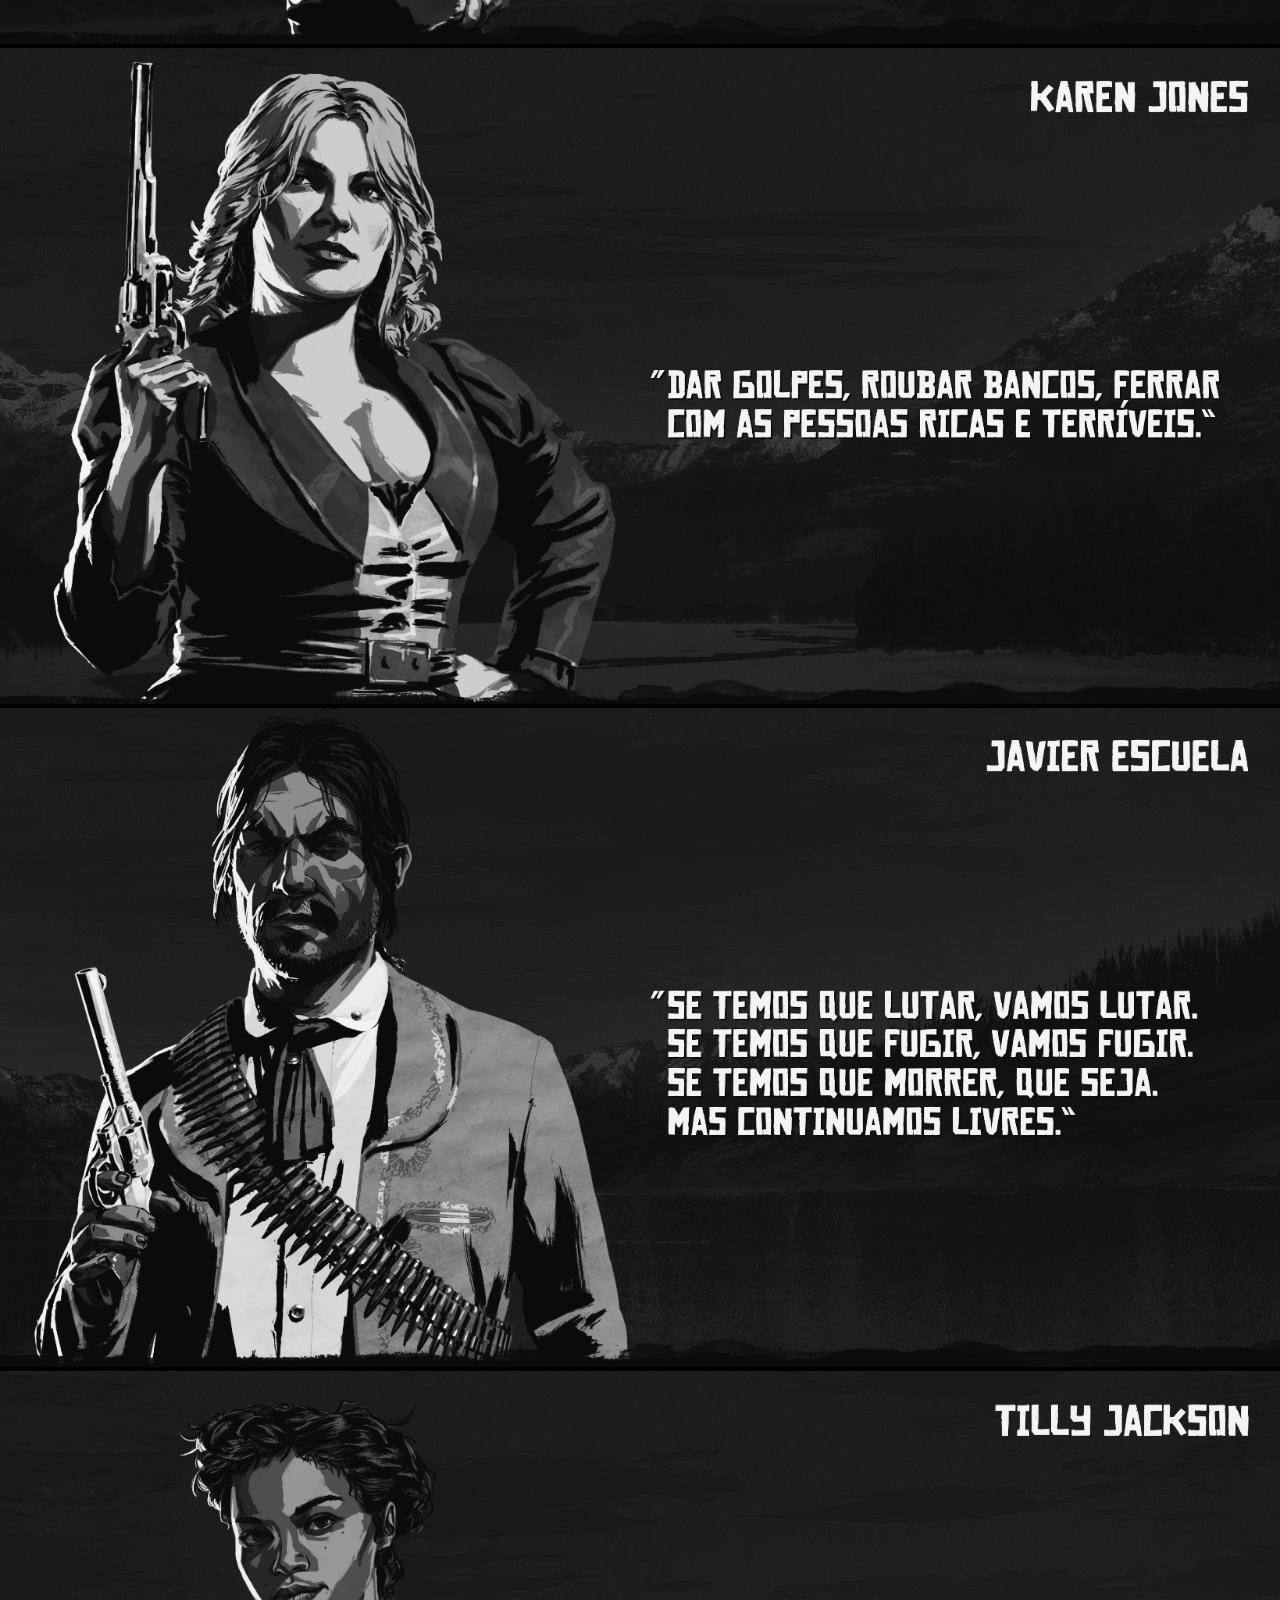
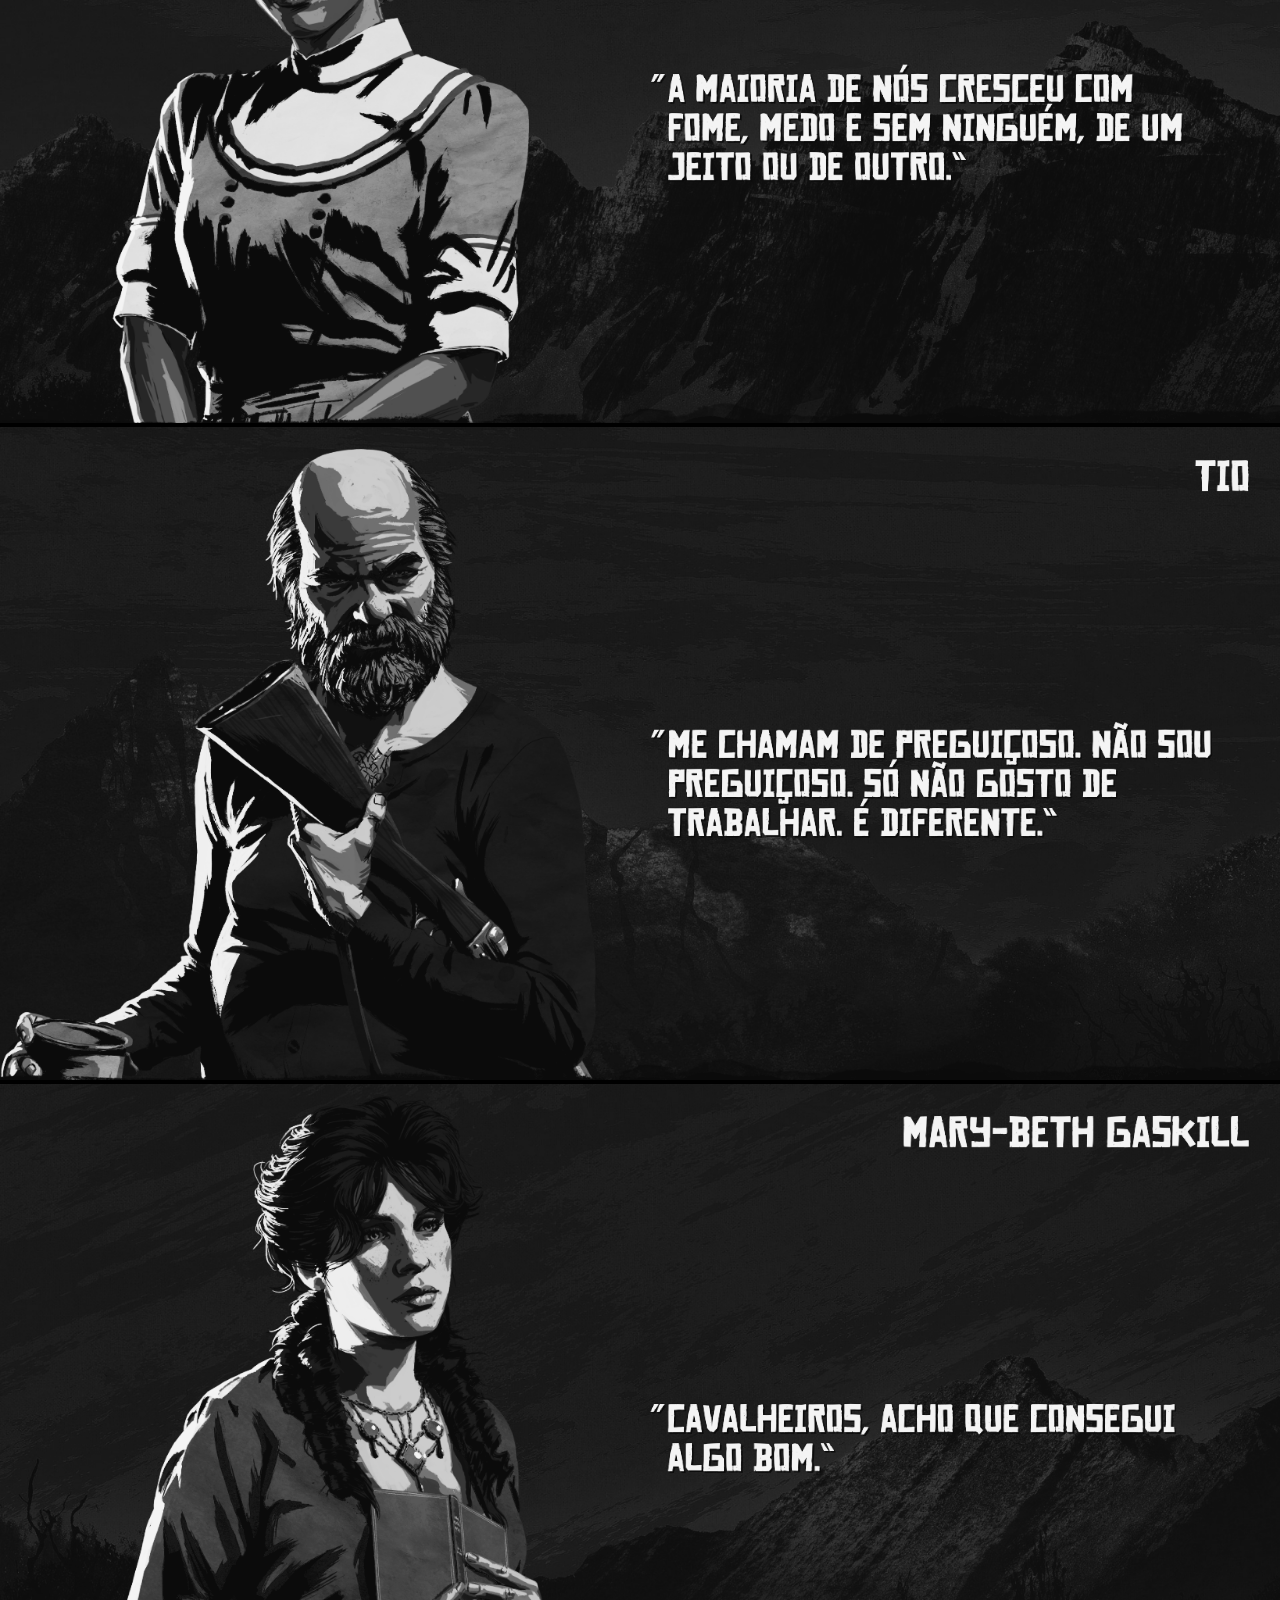
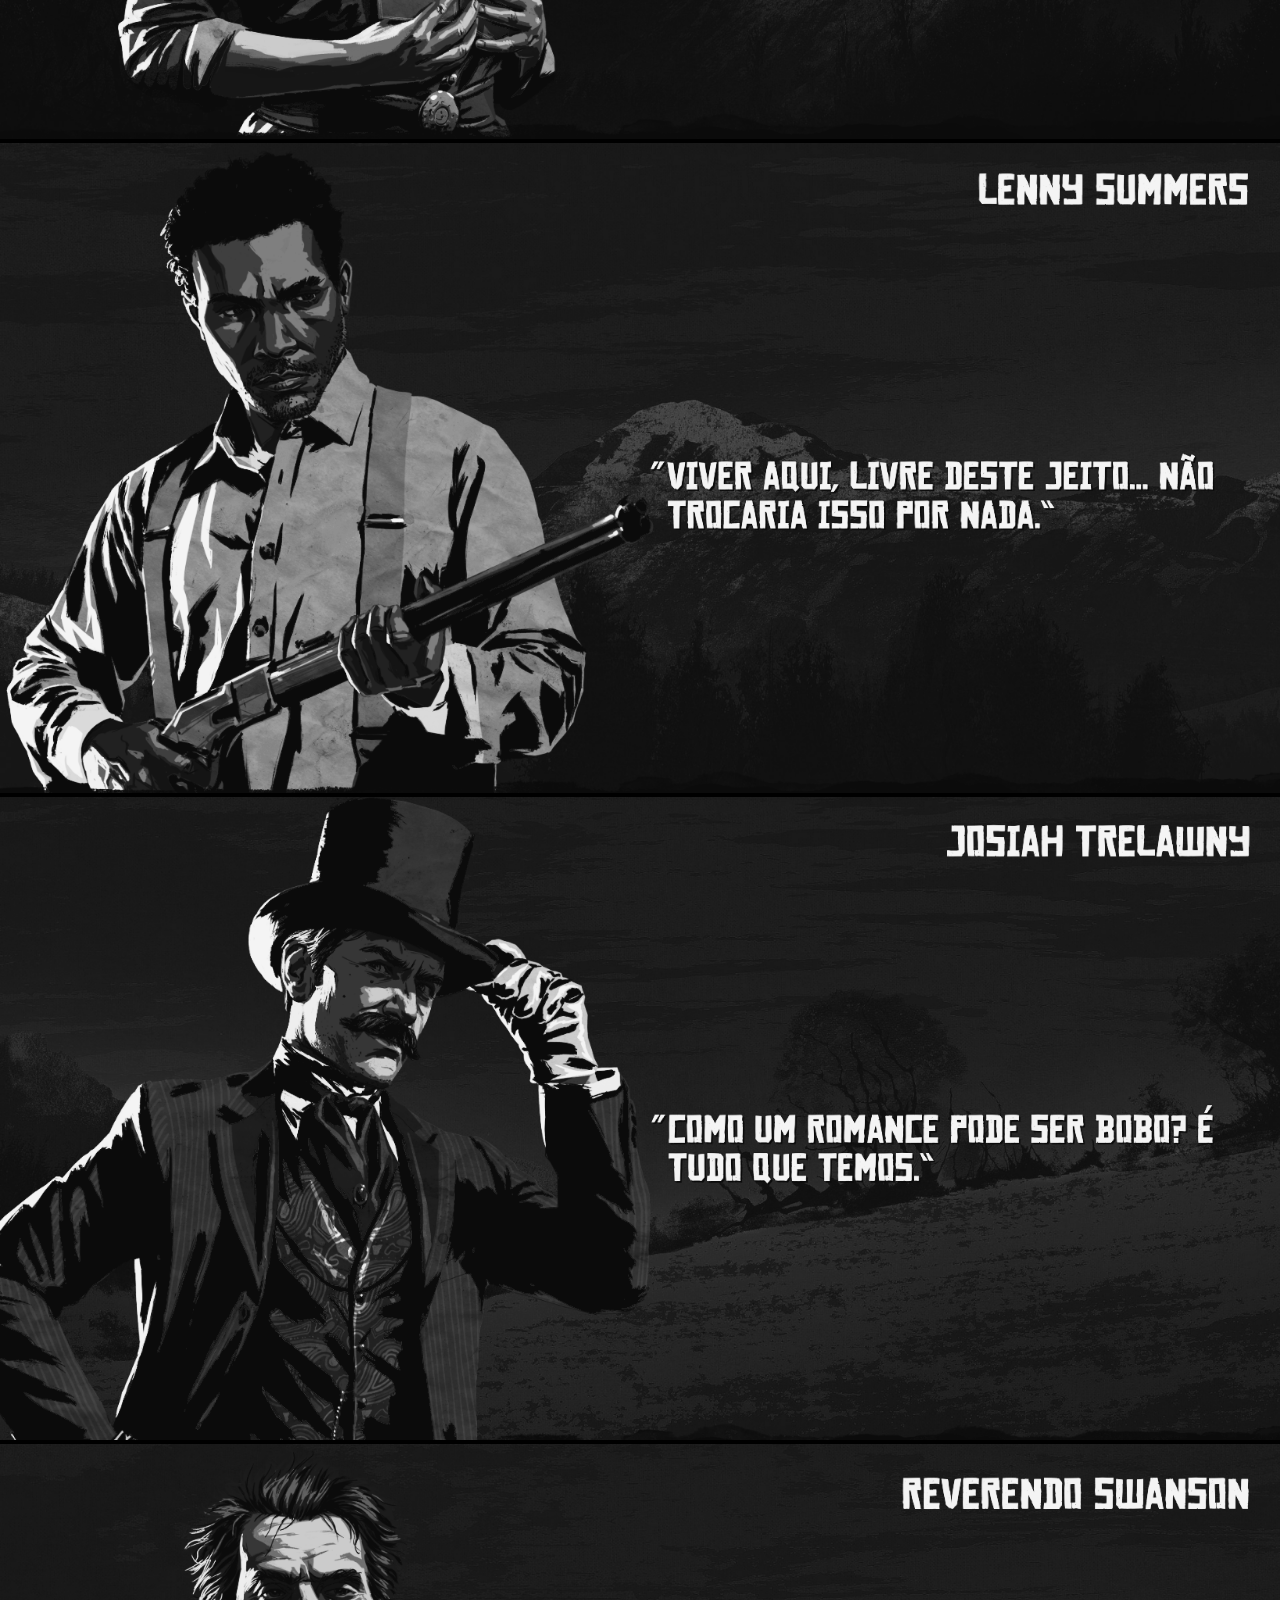
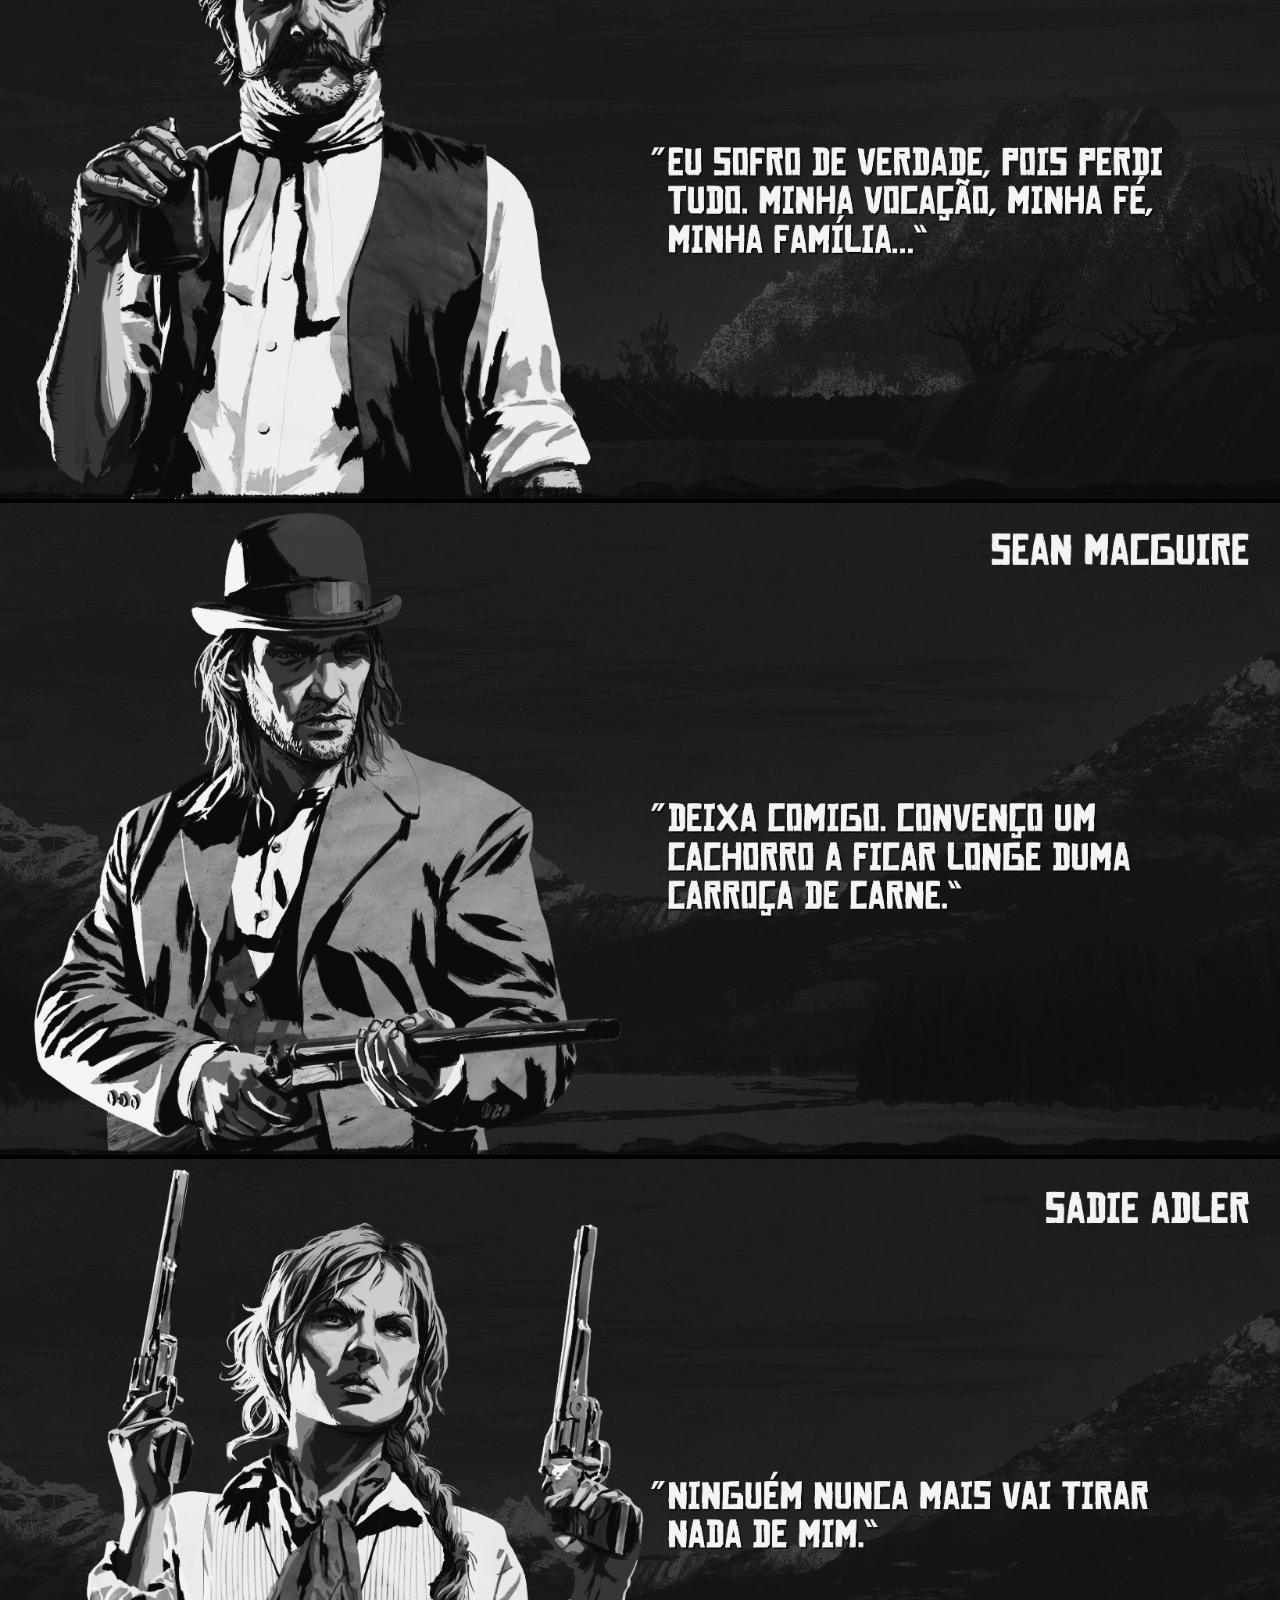
==== commit c01dae41: "Add files via upload" ====
--- a/gangue.html
+++ b/gangue.html
@@ -46,11 +46,74 @@
       <main></main>
 
       <div class="ganguepersonagens">
+        <div class="arthur">
+          <img src="img/Arthur_BW.png" alt="Hosea" width="100%">
+        </div>
         <div class="dutch">
-          <img src="img/dcb68eaa-a36c-412a-bf0c-ef37b12bcbed.png" alt="Dutch" width="100%">
+          <img src="img/Dutch_BW.png" alt="Dutch" width="100%">
         </div>
         <div class="hosea">
-          <img src="img/0bdb035b-c1ac-4c19-ac25-1e2b86bde3a0.png" alt="Hosea" width="100%">
+          <img src="img/Hosea-BW.png" alt="Hosea" width="100%">
+        </div>
+        <div class="molly">
+          <img src="img/Molly_BW.png" alt="Hosea" width="100%">
+        </div>
+        <div class="susan">
+          <img src="img/Susan_BW.png" alt="Hosea" width="100%">
+        </div>
+        <div class="pearson">
+          <img src="img/Pearson_BW.png" alt="Hosea" width="100%">
+        </div>
+        <div class="micah">
+          <img src="img/Micah Bell_BW.png" alt="Hosea" width="100%">
+        </div>
+        <div class="charles">
+          <img src="img/Charles_BW.png" alt="Hosea" width="100%">
+          </div>
+        <div class="bill">
+          <img src="img/Bill_BW.png" alt="Hosea" width="100%">
+        </div>
+        <div class="leopold">
+          <img src="img/Leopold_BW.png" alt="Hosea" width="100%">
+        </div>
+        <div class="john">
+          <img src="img/John_BW.png" alt="Hosea" width="100%">
+        </div>
+        <div class="abigail">
+          <img src="img/Abigail_BW.png" alt="Hosea" width="100%">
+        </div>
+        <div class="jack">
+          <img src="img/Jack_BW.png" alt="Hosea" width="100%">
+        </div>
+        <div class="karen">
+          <img src="img/Karen_BW.png" alt="Hosea" width="100%">
+        </div>
+        <div class="javier">
+          <img src="img/Javier_BW.png" alt="Hosea" width="100%">
+        </div>
+        <div class="tilly">
+          <img src="img/Tilly_BW.png" alt="Hosea" width="100%">
+        </div>
+        <div class="tio">
+          <img src="img/Tio_BW.png" alt="Hosea" width="100%">
+        </div>
+        <div class="mary">
+          <img src="img/Mary_BW.png" alt="Hosea" width="100%">
+        </div>
+        <div class="lenny">
+          <img src="img/Lenny_BW.png" alt="Hosea" width="100%">
+        </div>
+        <div class="josiah">
+          <img src="img/Josiah_BW.png" alt="Hosea" width="100%">
+        </div>
+        <div class="reverendo">
+          <img src="img/Reverendo_BW.png" alt="Hosea" width="100%">
+        </div>
+        <div class="sean">
+          <img src="img/Sean_BW.png" alt="Hosea" width="100%">
+        </div>
+        <div class="sadie">
+          <img src="img/Sadie_BW.png" alt="Hosea" width="100%">
         </div>
       </div>
 
--- a/gangue.css
+++ b/gangue.css
@@ -190,33 +190,6 @@
     text-align: center;
   }
 
-  
-  .ganguepersonagens {
-    text-align: center;
-    position: relative;
-    bottom: 80px;
-  }
-
-  .dutch2 {
-    font-family: rdr2font;
-    font-size: 55px;
-    color: white;
-    position: absolute;
-    left: 57%;
-    top: 15%;
-    text-shadow: 2px 2px 2px black;
-  }
-
-  .hosea2 {
-    font-family: rdr2font;
-    font-size: 55px;
-    color: white;
-    position: absolute;
-    left: 57%;
-    top: 67%;
-    text-shadow: 2px 2px 2px black;
-  }
-
 
 /*===Footer===*/
   .footer {
